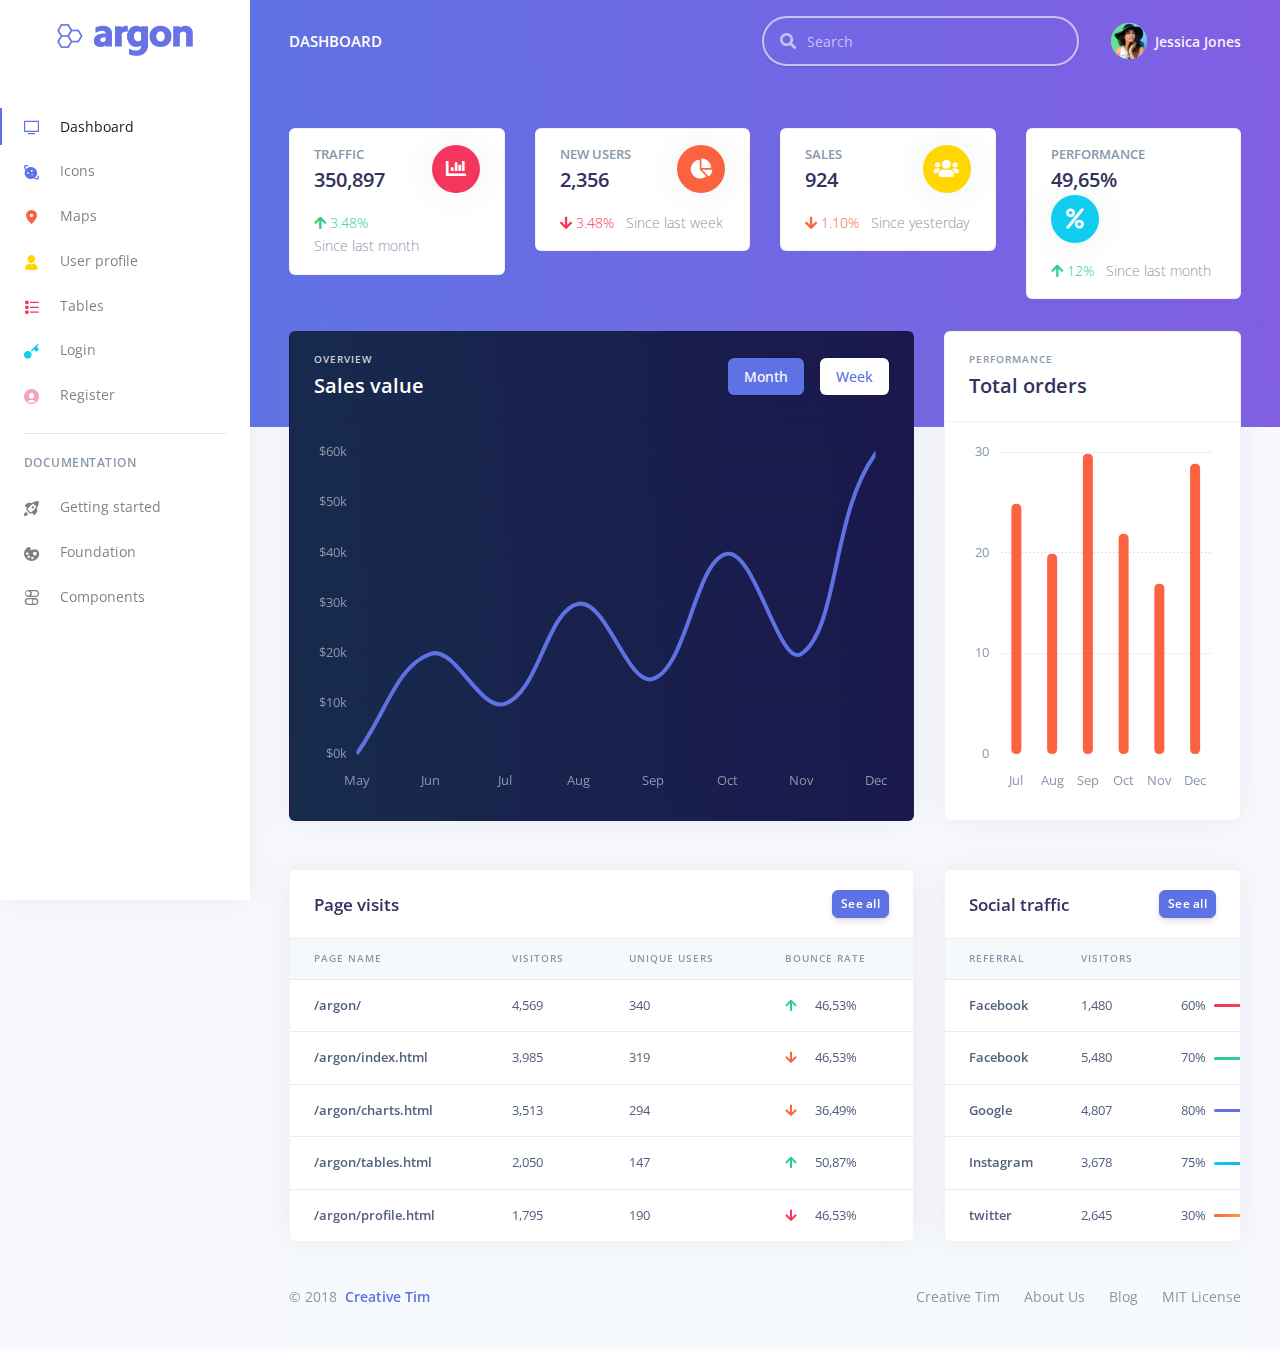
==== index.html @ 132cd06d "first commit" ====
<!--

=========================================================
* Argon Dashboard - v1.1.1
=========================================================

* Product Page: https://www.creative-tim.com/product/argon-dashboard
* Copyright 2019 Creative Tim (https://www.creative-tim.com)
* Licensed under MIT (https://github.com/creativetimofficial/argon-dashboard/blob/master/LICENSE.md)

* Coded by Creative Tim

=========================================================

* The above copyright notice and this permission notice shall be included in all copies or substantial portions of the Software. -->
<!DOCTYPE html>
<html lang="en">

<head>
  <meta charset="utf-8" />
  <meta name="viewport" content="width=device-width, initial-scale=1, shrink-to-fit=no">
  <title>
    Argon Dashboard - Free Dashboard for Bootstrap 4 by Creative Tim
  </title>
  <!-- Favicon -->
  <link href="./assets/img/brand/favicon.png" rel="icon" type="image/png">
  <!-- Fonts -->
  <link href="https://fonts.googleapis.com/css?family=Open+Sans:300,400,600,700" rel="stylesheet">
  <!-- Icons -->
  <link href="./assets/js/plugins/nucleo/css/nucleo.css" rel="stylesheet" />
  <link href="./assets/js/plugins/@fortawesome/fontawesome-free/css/all.min.css" rel="stylesheet" />
  <!-- CSS Files -->
  <link href="./assets/css/argon-dashboard.css?v=1.1.1" rel="stylesheet" />
</head>

<body class="">
  <nav class="navbar navbar-vertical fixed-left navbar-expand-md navbar-light bg-white" id="sidenav-main">
    <div class="container-fluid">
      <!-- Toggler -->
      <button class="navbar-toggler" type="button" data-toggle="collapse" data-target="#sidenav-collapse-main" aria-controls="sidenav-main" aria-expanded="false" aria-label="Toggle navigation">
        <span class="navbar-toggler-icon"></span>
      </button>
      <!-- Brand -->
      <a class="navbar-brand pt-0" href="./index.html">
        <img src="./assets/img/brand/blue.png" class="navbar-brand-img" alt="...">
      </a>
      <!-- User -->
      <ul class="nav align-items-center d-md-none">
        <li class="nav-item dropdown">
          <a class="nav-link nav-link-icon" href="#" role="button" data-toggle="dropdown" aria-haspopup="true" aria-expanded="false">
            <i class="ni ni-bell-55"></i>
          </a>
          <div class="dropdown-menu dropdown-menu-arrow dropdown-menu-right" aria-labelledby="navbar-default_dropdown_1">
            <a class="dropdown-item" href="#">Action</a>
            <a class="dropdown-item" href="#">Another action</a>
            <div class="dropdown-divider"></div>
            <a class="dropdown-item" href="#">Something else here</a>
          </div>
        </li>
        <li class="nav-item dropdown">
          <a class="nav-link" href="#" role="button" data-toggle="dropdown" aria-haspopup="true" aria-expanded="false">
            <div class="media align-items-center">
              <span class="avatar avatar-sm rounded-circle">
                <img alt="Image placeholder" src="./assets/img/theme/team-1-800x800.jpg
">
              </span>
            </div>
          </a>
          <div class="dropdown-menu dropdown-menu-arrow dropdown-menu-right">
            <div class=" dropdown-header noti-title">
              <h6 class="text-overflow m-0">Welcome!</h6>
            </div>
            <a href="./examples/profile.html" class="dropdown-item">
              <i class="ni ni-single-02"></i>
              <span>My profile</span>
            </a>
            <a href="./examples/profile.html" class="dropdown-item">
              <i class="ni ni-settings-gear-65"></i>
              <span>Settings</span>
            </a>
            <a href="./examples/profile.html" class="dropdown-item">
              <i class="ni ni-calendar-grid-58"></i>
              <span>Activity</span>
            </a>
            <a href="./examples/profile.html" class="dropdown-item">
              <i class="ni ni-support-16"></i>
              <span>Support</span>
            </a>
            <div class="dropdown-divider"></div>
            <a href="#!" class="dropdown-item">
              <i class="ni ni-user-run"></i>
              <span>Logout</span>
            </a>
          </div>
        </li>
      </ul>
      <!-- Collapse -->
      <div class="collapse navbar-collapse" id="sidenav-collapse-main">
        <!-- Collapse header -->
        <div class="navbar-collapse-header d-md-none">
          <div class="row">
            <div class="col-6 collapse-brand">
              <a href="./index.html">
                <img src="./assets/img/brand/blue.png">
              </a>
            </div>
            <div class="col-6 collapse-close">
              <button type="button" class="navbar-toggler" data-toggle="collapse" data-target="#sidenav-collapse-main" aria-controls="sidenav-main" aria-expanded="false" aria-label="Toggle sidenav">
                <span></span>
                <span></span>
              </button>
            </div>
          </div>
        </div>
        <!-- Form -->
        <form class="mt-4 mb-3 d-md-none">
          <div class="input-group input-group-rounded input-group-merge">
            <input type="search" class="form-control form-control-rounded form-control-prepended" placeholder="Search" aria-label="Search">
            <div class="input-group-prepend">
              <div class="input-group-text">
                <span class="fa fa-search"></span>
              </div>
            </div>
          </div>
        </form>
        <!-- Navigation -->
        <ul class="navbar-nav">
          <li class="nav-item  active ">
            <a class="nav-link  active " href="./index.html">
              <i class="ni ni-tv-2 text-primary"></i> Dashboard
            </a>
          </li>
          <li class="nav-item">
            <a class="nav-link " href="./examples/icons.html">
              <i class="ni ni-planet text-blue"></i> Icons
            </a>
          </li>
          <li class="nav-item">
            <a class="nav-link " href="./examples/maps.html">
              <i class="ni ni-pin-3 text-orange"></i> Maps
            </a>
          </li>
          <li class="nav-item">
            <a class="nav-link " href="./examples/profile.html">
              <i class="ni ni-single-02 text-yellow"></i> User profile
            </a>
          </li>
          <li class="nav-item">
            <a class="nav-link " href="./examples/tables.html">
              <i class="ni ni-bullet-list-67 text-red"></i> Tables
            </a>
          </li>
          <li class="nav-item">
            <a class="nav-link" href="./examples/login.html">
              <i class="ni ni-key-25 text-info"></i> Login
            </a>
          </li>
          <li class="nav-item">
            <a class="nav-link" href="./examples/register.html">
              <i class="ni ni-circle-08 text-pink"></i> Register
            </a>
          </li>
        </ul>
        <!-- Divider -->
        <hr class="my-3">
        <!-- Heading -->
        <h6 class="navbar-heading text-muted">Documentation</h6>
        <!-- Navigation -->
        <ul class="navbar-nav mb-md-3">
          <li class="nav-item">
            <a class="nav-link" href="https://demos.creative-tim.com/argon-dashboard/docs/getting-started/overview.html">
              <i class="ni ni-spaceship"></i> Getting started
            </a>
          </li>
          <li class="nav-item">
            <a class="nav-link" href="https://demos.creative-tim.com/argon-dashboard/docs/foundation/colors.html">
              <i class="ni ni-palette"></i> Foundation
            </a>
          </li>
          <li class="nav-item">
            <a class="nav-link" href="https://demos.creative-tim.com/argon-dashboard/docs/components/alerts.html">
              <i class="ni ni-ui-04"></i> Components
            </a>
          </li>
        </ul>
      </div>
    </div>
  </nav>
  <div class="main-content">
    <!-- Navbar -->
    <nav class="navbar navbar-top navbar-expand-md navbar-dark" id="navbar-main">
      <div class="container-fluid">
        <!-- Brand -->
        <a class="h4 mb-0 text-white text-uppercase d-none d-lg-inline-block" href="./index.html">Dashboard</a>
        <!-- Form -->
        <form class="navbar-search navbar-search-dark form-inline mr-3 d-none d-md-flex ml-lg-auto">
          <div class="form-group mb-0">
            <div class="input-group input-group-alternative">
              <div class="input-group-prepend">
                <span class="input-group-text"><i class="fas fa-search"></i></span>
              </div>
              <input class="form-control" placeholder="Search" type="text">
            </div>
          </div>
        </form>
        <!-- User -->
        <ul class="navbar-nav align-items-center d-none d-md-flex">
          <li class="nav-item dropdown">
            <a class="nav-link pr-0" href="#" role="button" data-toggle="dropdown" aria-haspopup="true" aria-expanded="false">
              <div class="media align-items-center">
                <span class="avatar avatar-sm rounded-circle">
                  <img alt="Image placeholder" src="./assets/img/theme/team-4-800x800.jpg">
                </span>
                <div class="media-body ml-2 d-none d-lg-block">
                  <span class="mb-0 text-sm  font-weight-bold">Jessica Jones</span>
                </div>
              </div>
            </a>
            <div class="dropdown-menu dropdown-menu-arrow dropdown-menu-right">
              <div class=" dropdown-header noti-title">
                <h6 class="text-overflow m-0">Welcome!</h6>
              </div>
              <a href="./examples/profile.html" class="dropdown-item">
                <i class="ni ni-single-02"></i>
                <span>My profile</span>
              </a>
              <a href="./examples/profile.html" class="dropdown-item">
                <i class="ni ni-settings-gear-65"></i>
                <span>Settings</span>
              </a>
              <a href="./examples/profile.html" class="dropdown-item">
                <i class="ni ni-calendar-grid-58"></i>
                <span>Activity</span>
              </a>
              <a href="./examples/profile.html" class="dropdown-item">
                <i class="ni ni-support-16"></i>
                <span>Support</span>
              </a>
              <div class="dropdown-divider"></div>
              <a href="#!" class="dropdown-item">
                <i class="ni ni-user-run"></i>
                <span>Logout</span>
              </a>
            </div>
          </li>
        </ul>
      </div>
    </nav>
    <!-- End Navbar -->
    <!-- Header -->
    <div class="header bg-gradient-primary pb-8 pt-5 pt-md-8">
      <div class="container-fluid">
        <div class="header-body">
          <!-- Card stats -->
          <div class="row">
            <div class="col-xl-3 col-lg-6">
              <div class="card card-stats mb-4 mb-xl-0">
                <div class="card-body">
                  <div class="row">
                    <div class="col">
                      <h5 class="card-title text-uppercase text-muted mb-0">Traffic</h5>
                      <span class="h2 font-weight-bold mb-0">350,897</span>
                    </div>
                    <div class="col-auto">
                      <div class="icon icon-shape bg-danger text-white rounded-circle shadow">
                        <i class="fas fa-chart-bar"></i>
                      </div>
                    </div>
                  </div>
                  <p class="mt-3 mb-0 text-muted text-sm">
                    <span class="text-success mr-2"><i class="fa fa-arrow-up"></i> 3.48%</span>
                    <span class="text-nowrap">Since last month</span>
                  </p>
                </div>
              </div>
            </div>
            <div class="col-xl-3 col-lg-6">
              <div class="card card-stats mb-4 mb-xl-0">
                <div class="card-body">
                  <div class="row">
                    <div class="col">
                      <h5 class="card-title text-uppercase text-muted mb-0">New users</h5>
                      <span class="h2 font-weight-bold mb-0">2,356</span>
                    </div>
                    <div class="col-auto">
                      <div class="icon icon-shape bg-warning text-white rounded-circle shadow">
                        <i class="fas fa-chart-pie"></i>
                      </div>
                    </div>
                  </div>
                  <p class="mt-3 mb-0 text-muted text-sm">
                    <span class="text-danger mr-2"><i class="fas fa-arrow-down"></i> 3.48%</span>
                    <span class="text-nowrap">Since last week</span>
                  </p>
                </div>
              </div>
            </div>
            <div class="col-xl-3 col-lg-6">
              <div class="card card-stats mb-4 mb-xl-0">
                <div class="card-body">
                  <div class="row">
                    <div class="col">
                      <h5 class="card-title text-uppercase text-muted mb-0">Sales</h5>
                      <span class="h2 font-weight-bold mb-0">924</span>
                    </div>
                    <div class="col-auto">
                      <div class="icon icon-shape bg-yellow text-white rounded-circle shadow">
                        <i class="fas fa-users"></i>
                      </div>
                    </div>
                  </div>
                  <p class="mt-3 mb-0 text-muted text-sm">
                    <span class="text-warning mr-2"><i class="fas fa-arrow-down"></i> 1.10%</span>
                    <span class="text-nowrap">Since yesterday</span>
                  </p>
                </div>
              </div>
            </div>
            <div class="col-xl-3 col-lg-6">
              <div class="card card-stats mb-4 mb-xl-0">
                <div class="card-body">
                  <div class="row">
                    <div class="col">
                      <h5 class="card-title text-uppercase text-muted mb-0">Performance</h5>
                      <span class="h2 font-weight-bold mb-0">49,65%</span>
                    </div>
                    <div class="col-auto">
                      <div class="icon icon-shape bg-info text-white rounded-circle shadow">
                        <i class="fas fa-percent"></i>
                      </div>
                    </div>
                  </div>
                  <p class="mt-3 mb-0 text-muted text-sm">
                    <span class="text-success mr-2"><i class="fas fa-arrow-up"></i> 12%</span>
                    <span class="text-nowrap">Since last month</span>
                  </p>
                </div>
              </div>
            </div>
          </div>
        </div>
      </div>
    </div>
    <div class="container-fluid mt--7">
      <div class="row">
        <div class="col-xl-8 mb-5 mb-xl-0">
          <div class="card bg-gradient-default shadow">
            <div class="card-header bg-transparent">
              <div class="row align-items-center">
                <div class="col">
                  <h6 class="text-uppercase text-light ls-1 mb-1">Overview</h6>
                  <h2 class="text-white mb-0">Sales value</h2>
                </div>
                <div class="col">
                  <ul class="nav nav-pills justify-content-end">
                    <li class="nav-item mr-2 mr-md-0" data-toggle="chart" data-target="#chart-sales" data-update='{"data":{"datasets":[{"data":[0, 20, 10, 30, 15, 40, 20, 60, 60]}]}}' data-prefix="$" data-suffix="k">
                      <a href="#" class="nav-link py-2 px-3 active" data-toggle="tab">
                        <span class="d-none d-md-block">Month</span>
                        <span class="d-md-none">M</span>
                      </a>
                    </li>
                    <li class="nav-item" data-toggle="chart" data-target="#chart-sales" data-update='{"data":{"datasets":[{"data":[0, 20, 5, 25, 10, 30, 15, 40, 40]}]}}' data-prefix="$" data-suffix="k">
                      <a href="#" class="nav-link py-2 px-3" data-toggle="tab">
                        <span class="d-none d-md-block">Week</span>
                        <span class="d-md-none">W</span>
                      </a>
                    </li>
                  </ul>
                </div>
              </div>
            </div>
            <div class="card-body">
              <!-- Chart -->
              <div class="chart">
                <!-- Chart wrapper -->
                <canvas id="chart-sales" class="chart-canvas"></canvas>
              </div>
            </div>
          </div>
        </div>
        <div class="col-xl-4">
          <div class="card shadow">
            <div class="card-header bg-transparent">
              <div class="row align-items-center">
                <div class="col">
                  <h6 class="text-uppercase text-muted ls-1 mb-1">Performance</h6>
                  <h2 class="mb-0">Total orders</h2>
                </div>
              </div>
            </div>
            <div class="card-body">
              <!-- Chart -->
              <div class="chart">
                <canvas id="chart-orders" class="chart-canvas"></canvas>
              </div>
            </div>
          </div>
        </div>
      </div>
      <div class="row mt-5">
        <div class="col-xl-8 mb-5 mb-xl-0">
          <div class="card shadow">
            <div class="card-header border-0">
              <div class="row align-items-center">
                <div class="col">
                  <h3 class="mb-0">Page visits</h3>
                </div>
                <div class="col text-right">
                  <a href="#!" class="btn btn-sm btn-primary">See all</a>
                </div>
              </div>
            </div>
            <div class="table-responsive">
              <!-- Projects table -->
              <table class="table align-items-center table-flush">
                <thead class="thead-light">
                  <tr>
                    <th scope="col">Page name</th>
                    <th scope="col">Visitors</th>
                    <th scope="col">Unique users</th>
                    <th scope="col">Bounce rate</th>
                  </tr>
                </thead>
                <tbody>
                  <tr>
                    <th scope="row">
                      /argon/
                    </th>
                    <td>
                      4,569
                    </td>
                    <td>
                      340
                    </td>
                    <td>
                      <i class="fas fa-arrow-up text-success mr-3"></i> 46,53%
                    </td>
                  </tr>
                  <tr>
                    <th scope="row">
                      /argon/index.html
                    </th>
                    <td>
                      3,985
                    </td>
                    <td>
                      319
                    </td>
                    <td>
                      <i class="fas fa-arrow-down text-warning mr-3"></i> 46,53%
                    </td>
                  </tr>
                  <tr>
                    <th scope="row">
                      /argon/charts.html
                    </th>
                    <td>
                      3,513
                    </td>
                    <td>
                      294
                    </td>
                    <td>
                      <i class="fas fa-arrow-down text-warning mr-3"></i> 36,49%
                    </td>
                  </tr>
                  <tr>
                    <th scope="row">
                      /argon/tables.html
                    </th>
                    <td>
                      2,050
                    </td>
                    <td>
                      147
                    </td>
                    <td>
                      <i class="fas fa-arrow-up text-success mr-3"></i> 50,87%
                    </td>
                  </tr>
                  <tr>
                    <th scope="row">
                      /argon/profile.html
                    </th>
                    <td>
                      1,795
                    </td>
                    <td>
                      190
                    </td>
                    <td>
                      <i class="fas fa-arrow-down text-danger mr-3"></i> 46,53%
                    </td>
                  </tr>
                </tbody>
              </table>
            </div>
          </div>
        </div>
        <div class="col-xl-4">
          <div class="card shadow">
            <div class="card-header border-0">
              <div class="row align-items-center">
                <div class="col">
                  <h3 class="mb-0">Social traffic</h3>
                </div>
                <div class="col text-right">
                  <a href="#!" class="btn btn-sm btn-primary">See all</a>
                </div>
              </div>
            </div>
            <div class="table-responsive">
              <!-- Projects table -->
              <table class="table align-items-center table-flush">
                <thead class="thead-light">
                  <tr>
                    <th scope="col">Referral</th>
                    <th scope="col">Visitors</th>
                    <th scope="col"></th>
                  </tr>
                </thead>
                <tbody>
                  <tr>
                    <th scope="row">
                      Facebook
                    </th>
                    <td>
                      1,480
                    </td>
                    <td>
                      <div class="d-flex align-items-center">
                        <span class="mr-2">60%</span>
                        <div>
                          <div class="progress">
                            <div class="progress-bar bg-gradient-danger" role="progressbar" aria-valuenow="60" aria-valuemin="0" aria-valuemax="100" style="width: 60%;"></div>
                          </div>
                        </div>
                      </div>
                    </td>
                  </tr>
                  <tr>
                    <th scope="row">
                      Facebook
                    </th>
                    <td>
                      5,480
                    </td>
                    <td>
                      <div class="d-flex align-items-center">
                        <span class="mr-2">70%</span>
                        <div>
                          <div class="progress">
                            <div class="progress-bar bg-gradient-success" role="progressbar" aria-valuenow="70" aria-valuemin="0" aria-valuemax="100" style="width: 70%;"></div>
                          </div>
                        </div>
                      </div>
                    </td>
                  </tr>
                  <tr>
                    <th scope="row">
                      Google
                    </th>
                    <td>
                      4,807
                    </td>
                    <td>
                      <div class="d-flex align-items-center">
                        <span class="mr-2">80%</span>
                        <div>
                          <div class="progress">
                            <div class="progress-bar bg-gradient-primary" role="progressbar" aria-valuenow="80" aria-valuemin="0" aria-valuemax="100" style="width: 80%;"></div>
                          </div>
                        </div>
                      </div>
                    </td>
                  </tr>
                  <tr>
                    <th scope="row">
                      Instagram
                    </th>
                    <td>
                      3,678
                    </td>
                    <td>
                      <div class="d-flex align-items-center">
                        <span class="mr-2">75%</span>
                        <div>
                          <div class="progress">
                            <div class="progress-bar bg-gradient-info" role="progressbar" aria-valuenow="75" aria-valuemin="0" aria-valuemax="100" style="width: 75%;"></div>
                          </div>
                        </div>
                      </div>
                    </td>
                  </tr>
                  <tr>
                    <th scope="row">
                      twitter
                    </th>
                    <td>
                      2,645
                    </td>
                    <td>
                      <div class="d-flex align-items-center">
                        <span class="mr-2">30%</span>
                        <div>
                          <div class="progress">
                            <div class="progress-bar bg-gradient-warning" role="progressbar" aria-valuenow="30" aria-valuemin="0" aria-valuemax="100" style="width: 30%;"></div>
                          </div>
                        </div>
                      </div>
                    </td>
                  </tr>
                </tbody>
              </table>
            </div>
          </div>
        </div>
      </div>
      <!-- Footer -->
      <footer class="footer">
        <div class="row align-items-center justify-content-xl-between">
          <div class="col-xl-6">
            <div class="copyright text-center text-xl-left text-muted">
              &copy; 2018 <a href="https://www.creative-tim.com" class="font-weight-bold ml-1" target="_blank">Creative Tim</a>
            </div>
          </div>
          <div class="col-xl-6">
            <ul class="nav nav-footer justify-content-center justify-content-xl-end">
              <li class="nav-item">
                <a href="https://www.creative-tim.com" class="nav-link" target="_blank">Creative Tim</a>
              </li>
              <li class="nav-item">
                <a href="https://www.creative-tim.com/presentation" class="nav-link" target="_blank">About Us</a>
              </li>
              <li class="nav-item">
                <a href="http://blog.creative-tim.com" class="nav-link" target="_blank">Blog</a>
              </li>
              <li class="nav-item">
                <a href="https://github.com/creativetimofficial/argon-dashboard/blob/master/LICENSE.md" class="nav-link" target="_blank">MIT License</a>
              </li>
            </ul>
          </div>
        </div>
      </footer>
    </div>
  </div>
  <!--   Core   -->
  <script src="./assets/js/plugins/jquery/dist/jquery.min.js"></script>
  <script src="./assets/js/plugins/bootstrap/dist/js/bootstrap.bundle.min.js"></script>
  <!--   Optional JS   -->
  <script src="./assets/js/plugins/chart.js/dist/Chart.min.js"></script>
  <script src="./assets/js/plugins/chart.js/dist/Chart.extension.js"></script>
  <!--   Argon JS   -->
  <script src="./assets/js/argon-dashboard.min.js?v=1.1.1"></script>
  <script src="https://cdn.trackjs.com/agent/v3/latest/t.js"></script>
  <script>
    window.TrackJS &&
      TrackJS.install({
        token: "ee6fab19c5a04ac1a32a645abde4613a",
        application: "argon-dashboard-free"
      });
  </script>
</body>

</html>
---- assets/js/plugins/nucleo/css/nucleo.css ----
/*--------------------------------

hermes-dashboard-icons Web Font - built using nucleoapp.com
License - nucleoapp.com/license/

-------------------------------- */
@font-face {
  font-family: 'NucleoIcons';
  src: url('../fonts/nucleo-icons.eot');
  src: url('../fonts/nucleo-icons.eot') format('embedded-opentype'), url('../fonts/nucleo-icons.woff2') format('woff2'), url('../fonts/nucleo-icons.woff') format('woff'), url('../fonts/nucleo-icons.ttf') format('truetype'), url('../fonts/nucleo-icons.svg') format('svg');
  font-weight: normal;
  font-style: normal;
}

/*------------------------
    base class definition
-------------------------*/
.ni {
  display: inline-block;
  font: normal normal normal 14px/1 NucleoIcons;
  font-size: inherit;
  text-rendering: auto;
  -webkit-font-smoothing: antialiased;
  -moz-osx-font-smoothing: grayscale;
}

/*------------------------
  change icon size
-------------------------*/
.ni-lg {
  font-size: 1.33333333em;
  line-height: 0.75em;
  vertical-align: -15%;
}

.ni-2x {
  font-size: 2em;
}

.ni-3x {
  font-size: 3em;
}

.ni-4x {
  font-size: 4em;
}

.ni-5x {
  font-size: 5em;
}

/*----------------------------------
  add a square/circle background
-----------------------------------*/
.ni.square,
.ni.circle {
  padding: 0.33333333em;
  vertical-align: -16%;
  background-color: #eee;
}

.ni.circle {
  border-radius: 50%;
}

/*------------------------
  list icons
-------------------------*/
.ni-ul {
  padding-left: 0;
  margin-left: 2.14285714em;
  list-style-type: none;
}

.ni-ul>li {
  position: relative;
}

.ni-ul>li>.ni {
  position: absolute;
  left: -1.57142857em;
  top: 0.14285714em;
  text-align: center;
}

.ni-ul>li>.ni.lg {
  top: 0;
  left: -1.35714286em;
}

.ni-ul>li>.ni.circle,
.ni-ul>li>.ni.square {
  top: -0.19047619em;
  left: -1.9047619em;
}

/*------------------------
  spinning icons
-------------------------*/
.ni.spin {
  -webkit-animation: nc-spin 2s infinite linear;
  -moz-animation: nc-spin 2s infinite linear;
  animation: nc-spin 2s infinite linear;
}

@-webkit-keyframes nc-spin {
  0% {
    -webkit-transform: rotate(0deg);
  }

  100% {
    -webkit-transform: rotate(360deg);
  }
}

@-moz-keyframes nc-spin {
  0% {
    -moz-transform: rotate(0deg);
  }

  100% {
    -moz-transform: rotate(360deg);
  }
}

@keyframes nc-spin {
  0% {
    -webkit-transform: rotate(0deg);
    -moz-transform: rotate(0deg);
    -ms-transform: rotate(0deg);
    -o-transform: rotate(0deg);
    transform: rotate(0deg);
  }

  100% {
    -webkit-transform: rotate(360deg);
    -moz-transform: rotate(360deg);
    -ms-transform: rotate(360deg);
    -o-transform: rotate(360deg);
    transform: rotate(360deg);
  }
}

/*------------------------
  rotated/flipped icons
-------------------------*/
.ni.rotate-90 {
  filter: progid:DXImageTransform.Microsoft.BasicImage(rotation=1);
  -webkit-transform: rotate(90deg);
  -moz-transform: rotate(90deg);
  -ms-transform: rotate(90deg);
  -o-transform: rotate(90deg);
  transform: rotate(90deg);
}

.ni.rotate-180 {
  filter: progid:DXImageTransform.Microsoft.BasicImage(rotation=2);
  -webkit-transform: rotate(180deg);
  -moz-transform: rotate(180deg);
  -ms-transform: rotate(180deg);
  -o-transform: rotate(180deg);
  transform: rotate(180deg);
}

.ni.rotate-270 {
  filter: progid:DXImageTransform.Microsoft.BasicImage(rotation=3);
  -webkit-transform: rotate(270deg);
  -moz-transform: rotate(270deg);
  -ms-transform: rotate(270deg);
  -o-transform: rotate(270deg);
  transform: rotate(270deg);
}

.ni.flip-y {
  filter: progid:DXImageTransform.Microsoft.BasicImage(rotation=0);
  -webkit-transform: scale(-1, 1);
  -moz-transform: scale(-1, 1);
  -ms-transform: scale(-1, 1);
  -o-transform: scale(-1, 1);
  transform: scale(-1, 1);
}

.ni.flip-x {
  filter: progid:DXImageTransform.Microsoft.BasicImage(rotation=2);
  -webkit-transform: scale(1, -1);
  -moz-transform: scale(1, -1);
  -ms-transform: scale(1, -1);
  -o-transform: scale(1, -1);
  transform: scale(1, -1);
}

/*------------------------
    font icons
-------------------------*/

.ni-active-40::before {
  content: "\ea02";
}

.ni-air-baloon::before {
  content: "\ea03";
}

.ni-album-2::before {
  content: "\ea04";
}

.ni-align-center::before {
  content: "\ea05";
}

.ni-align-left-2::before {
  content: "\ea06";
}

.ni-ambulance::before {
  content: "\ea07";
}

.ni-app::before {
  content: "\ea08";
}

.ni-archive-2::before {
  content: "\ea09";
}

.ni-atom::before {
  content: "\ea0a";
}

.ni-badge::before {
  content: "\ea0b";
}

.ni-bag-17::before {
  content: "\ea0c";
}

.ni-basket::before {
  content: "\ea0d";
}

.ni-bell-55::before {
  content: "\ea0e";
}

.ni-bold-down::before {
  content: "\ea0f";
}

.ni-bold-left::before {
  content: "\ea10";
}

.ni-bold-right::before {
  content: "\ea11";
}

.ni-bold-up::before {
  content: "\ea12";
}

.ni-bold::before {
  content: "\ea13";
}

.ni-book-bookmark::before {
  content: "\ea14";
}

.ni-books::before {
  content: "\ea15";
}

.ni-box-2::before {
  content: "\ea16";
}

.ni-briefcase-24::before {
  content: "\ea17";
}

.ni-building::before {
  content: "\ea18";
}

.ni-bulb-61::before {
  content: "\ea19";
}

.ni-bullet-list-67::before {
  content: "\ea1a";
}

.ni-bus-front-12::before {
  content: "\ea1b";
}

.ni-button-pause::before {
  content: "\ea1c";
}

.ni-button-play::before {
  content: "\ea1d";
}

.ni-button-power::before {
  content: "\ea1e";
}

.ni-calendar-grid-58::before {
  content: "\ea1f";
}

.ni-camera-compact::before {
  content: "\ea20";
}

.ni-caps-small::before {
  content: "\ea21";
}

.ni-cart::before {
  content: "\ea22";
}

.ni-chart-bar-32::before {
  content: "\ea23";
}

.ni-chart-pie-35::before {
  content: "\ea24";
}

.ni-chat-round::before {
  content: "\ea25";
}

.ni-check-bold::before {
  content: "\ea26";
}

.ni-circle-08::before {
  content: "\ea27";
}

.ni-cloud-download-95::before {
  content: "\ea28";
}

.ni-cloud-upload-96::before {
  content: "\ea29";
}

.ni-compass-04::before {
  content: "\ea2a";
}

.ni-controller::before {
  content: "\ea2b";
}

.ni-credit-card::before {
  content: "\ea2c";
}

.ni-curved-next::before {
  content: "\ea2d";
}

.ni-delivery-fast::before {
  content: "\ea2e";
}

.ni-diamond::before {
  content: "\ea2f";
}

.ni-email-83::before {
  content: "\ea30";
}

.ni-fat-add::before {
  content: "\ea31";
}

.ni-fat-delete::before {
  content: "\ea32";
}

.ni-fat-remove::before {
  content: "\ea33";
}

.ni-favourite-28::before {
  content: "\ea34";
}

.ni-folder-17::before {
  content: "\ea35";
}

.ni-glasses-2::before {
  content: "\ea36";
}

.ni-hat-3::before {
  content: "\ea37";
}

.ni-headphones::before {
  content: "\ea38";
}

.ni-html5::before {
  content: "\ea39";
}

.ni-istanbul::before {
  content: "\ea3a";
}

.ni-key-25::before {
  content: "\ea3b";
}

.ni-laptop::before {
  content: "\ea3c";
}

.ni-like-2::before {
  content: "\ea3d";
}

.ni-lock-circle-open::before {
  content: "\ea3e";
}

.ni-map-big::before {
  content: "\ea3f";
}

.ni-mobile-button::before {
  content: "\ea40";
}

.ni-money-coins::before {
  content: "\ea41";
}

.ni-note-03::before {
  content: "\ea42";
}

.ni-notification-70::before {
  content: "\ea43";
}

.ni-palette::before {
  content: "\ea44";
}

.ni-paper-diploma::before {
  content: "\ea45";
}

.ni-pin-3::before {
  content: "\ea46";
}

.ni-planet::before {
  content: "\ea47";
}

.ni-ruler-pencil::before {
  content: "\ea48";
}

.ni-satisfied::before {
  content: "\ea49";
}

.ni-scissors::before {
  content: "\ea4a";
}

.ni-send::before {
  content: "\ea4b";
}

.ni-settings-gear-65::before {
  content: "\ea4c";
}

.ni-settings::before {
  content: "\ea4d";
}

.ni-single-02::before {
  content: "\ea4e";
}

.ni-single-copy-04::before {
  content: "\ea4f";
}

.ni-sound-wave::before {
  content: "\ea50";
}

.ni-spaceship::before {
  content: "\ea51";
}

.ni-square-pin::before {
  content: "\ea52";
}

.ni-support-16::before {
  content: "\ea53";
}

.ni-tablet-button::before {
  content: "\ea54";
}

.ni-tag::before {
  content: "\ea55";
}

.ni-tie-bow::before {
  content: "\ea56";
}

.ni-time-alarm::before {
  content: "\ea57";
}

.ni-trophy::before {
  content: "\ea58";
}

.ni-tv-2::before {
  content: "\ea59";
}

.ni-umbrella-13::before {
  content: "\ea5a";
}

.ni-user-run::before {
  content: "\ea5b";
}

.ni-vector::before {
  content: "\ea5c";
}

.ni-watch-time::before {
  content: "\ea5d";
}

.ni-world::before {
  content: "\ea5e";
}

.ni-zoom-split-in::before {
  content: "\ea5f";
}

.ni-collection::before {
  content: "\ea60";
}

.ni-image::before {
  content: "\ea61";
}

.ni-shop::before {
  content: "\ea62";
}

.ni-ungroup::before {
  content: "\ea63";
}

.ni-world-2::before {
  content: "\ea64";
}

.ni-ui-04::before {
  content: "\ea65";
}


/* all icon font classes list here */
---- assets/js/plugins/@fortawesome/fontawesome-free/css/all.min.css ----
/*!
 * Font Awesome Free 5.3.1 by @fontawesome - https://fontawesome.com
 * License - https://fontawesome.com/license/free (Icons: CC BY 4.0, Fonts: SIL OFL 1.1, Code: MIT License)
 */
.fa,.fab,.fal,.far,.fas{-moz-osx-font-smoothing:grayscale;-webkit-font-smoothing:antialiased;display:inline-block;font-style:normal;font-variant:normal;text-rendering:auto;line-height:1}.fa-lg{font-size:1.33333em;line-height:.75em;vertical-align:-.0667em}.fa-xs{font-size:.75em}.fa-sm{font-size:.875em}.fa-1x{font-size:1em}.fa-2x{font-size:2em}.fa-3x{font-size:3em}.fa-4x{font-size:4em}.fa-5x{font-size:5em}.fa-6x{font-size:6em}.fa-7x{font-size:7em}.fa-8x{font-size:8em}.fa-9x{font-size:9em}.fa-10x{font-size:10em}.fa-fw{text-align:center;width:1.25em}.fa-ul{list-style-type:none;margin-left:2.5em;padding-left:0}.fa-ul>li{position:relative}.fa-li{left:-2em;position:absolute;text-align:center;width:2em;line-height:inherit}.fa-border{border:.08em solid #eee;border-radius:.1em;padding:.2em .25em .15em}.fa-pull-left{float:left}.fa-pull-right{float:right}.fa.fa-pull-left,.fab.fa-pull-left,.fal.fa-pull-left,.far.fa-pull-left,.fas.fa-pull-left{margin-right:.3em}.fa.fa-pull-right,.fab.fa-pull-right,.fal.fa-pull-right,.far.fa-pull-right,.fas.fa-pull-right{margin-left:.3em}.fa-spin{animation:fa-spin 2s infinite linear}.fa-pulse{animation:fa-spin 1s infinite steps(8)}@keyframes fa-spin{0%{transform:rotate(0deg)}to{transform:rotate(1turn)}}.fa-rotate-90{-ms-filter:"progid:DXImageTransform.Microsoft.BasicImage(rotation=1)";transform:rotate(90deg)}.fa-rotate-180{-ms-filter:"progid:DXImageTransform.Microsoft.BasicImage(rotation=2)";transform:rotate(180deg)}.fa-rotate-270{-ms-filter:"progid:DXImageTransform.Microsoft.BasicImage(rotation=3)";transform:rotate(270deg)}.fa-flip-horizontal{-ms-filter:"progid:DXImageTransform.Microsoft.BasicImage(rotation=0, mirror=1)";transform:scaleX(-1)}.fa-flip-vertical{transform:scaleY(-1)}.fa-flip-horizontal.fa-flip-vertical,.fa-flip-vertical{-ms-filter:"progid:DXImageTransform.Microsoft.BasicImage(rotation=2, mirror=1)"}.fa-flip-horizontal.fa-flip-vertical{transform:scale(-1)}:root .fa-flip-horizontal,:root .fa-flip-vertical,:root .fa-rotate-90,:root .fa-rotate-180,:root .fa-rotate-270{-webkit-filter:none;filter:none}.fa-stack{display:inline-block;height:2em;line-height:2em;position:relative;vertical-align:middle;width:2em}.fa-stack-1x,.fa-stack-2x{left:0;position:absolute;text-align:center;width:100%}.fa-stack-1x{line-height:inherit}.fa-stack-2x{font-size:2em}.fa-inverse{color:#fff}.fa-500px:before{content:"\f26e"}.fa-accessible-icon:before{content:"\f368"}.fa-accusoft:before{content:"\f369"}.fa-ad:before{content:"\f641"}.fa-address-book:before{content:"\f2b9"}.fa-address-card:before{content:"\f2bb"}.fa-adjust:before{content:"\f042"}.fa-adn:before{content:"\f170"}.fa-adversal:before{content:"\f36a"}.fa-affiliatetheme:before{content:"\f36b"}.fa-air-freshener:before{content:"\f5d0"}.fa-algolia:before{content:"\f36c"}.fa-align-center:before{content:"\f037"}.fa-align-justify:before{content:"\f039"}.fa-align-left:before{content:"\f036"}.fa-align-right:before{content:"\f038"}.fa-alipay:before{content:"\f642"}.fa-allergies:before{content:"\f461"}.fa-amazon:before{content:"\f270"}.fa-amazon-pay:before{content:"\f42c"}.fa-ambulance:before{content:"\f0f9"}.fa-american-sign-language-interpreting:before{content:"\f2a3"}.fa-amilia:before{content:"\f36d"}.fa-anchor:before{content:"\f13d"}.fa-android:before{content:"\f17b"}.fa-angellist:before{content:"\f209"}.fa-angle-double-down:before{content:"\f103"}.fa-angle-double-left:before{content:"\f100"}.fa-angle-double-right:before{content:"\f101"}.fa-angle-double-up:before{content:"\f102"}.fa-angle-down:before{content:"\f107"}.fa-angle-left:before{content:"\f104"}.fa-angle-right:before{content:"\f105"}.fa-angle-up:before{content:"\f106"}.fa-angry:before{content:"\f556"}.fa-angrycreative:before{content:"\f36e"}.fa-angular:before{content:"\f420"}.fa-ankh:before{content:"\f644"}.fa-app-store:before{content:"\f36f"}.fa-app-store-ios:before{content:"\f370"}.fa-apper:before{content:"\f371"}.fa-apple:before{content:"\f179"}.fa-apple-alt:before{content:"\f5d1"}.fa-apple-pay:before{content:"\f415"}.fa-archive:before{content:"\f187"}.fa-archway:before{content:"\f557"}.fa-arrow-alt-circle-down:before{content:"\f358"}.fa-arrow-alt-circle-left:before{content:"\f359"}.fa-arrow-alt-circle-right:before{content:"\f35a"}.fa-arrow-alt-circle-up:before{content:"\f35b"}.fa-arrow-circle-down:before{content:"\f0ab"}.fa-arrow-circle-left:before{content:"\f0a8"}.fa-arrow-circle-right:before{content:"\f0a9"}.fa-arrow-circle-up:before{content:"\f0aa"}.fa-arrow-down:before{content:"\f063"}.fa-arrow-left:before{content:"\f060"}.fa-arrow-right:before{content:"\f061"}.fa-arrow-up:before{content:"\f062"}.fa-arrows-alt:before{content:"\f0b2"}.fa-arrows-alt-h:before{content:"\f337"}.fa-arrows-alt-v:before{content:"\f338"}.fa-assistive-listening-systems:before{content:"\f2a2"}.fa-asterisk:before{content:"\f069"}.fa-asymmetrik:before{content:"\f372"}.fa-at:before{content:"\f1fa"}.fa-atlas:before{content:"\f558"}.fa-atom:before{content:"\f5d2"}.fa-audible:before{content:"\f373"}.fa-audio-description:before{content:"\f29e"}.fa-autoprefixer:before{content:"\f41c"}.fa-avianex:before{content:"\f374"}.fa-aviato:before{content:"\f421"}.fa-award:before{content:"\f559"}.fa-aws:before{content:"\f375"}.fa-backspace:before{content:"\f55a"}.fa-backward:before{content:"\f04a"}.fa-balance-scale:before{content:"\f24e"}.fa-ban:before{content:"\f05e"}.fa-band-aid:before{content:"\f462"}.fa-bandcamp:before{content:"\f2d5"}.fa-barcode:before{content:"\f02a"}.fa-bars:before{content:"\f0c9"}.fa-baseball-ball:before{content:"\f433"}.fa-basketball-ball:before{content:"\f434"}.fa-bath:before{content:"\f2cd"}.fa-battery-empty:before{content:"\f244"}.fa-battery-full:before{content:"\f240"}.fa-battery-half:before{content:"\f242"}.fa-battery-quarter:before{content:"\f243"}.fa-battery-three-quarters:before{content:"\f241"}.fa-bed:before{content:"\f236"}.fa-beer:before{content:"\f0fc"}.fa-behance:before{content:"\f1b4"}.fa-behance-square:before{content:"\f1b5"}.fa-bell:before{content:"\f0f3"}.fa-bell-slash:before{content:"\f1f6"}.fa-bezier-curve:before{content:"\f55b"}.fa-bible:before{content:"\f647"}.fa-bicycle:before{content:"\f206"}.fa-bimobject:before{content:"\f378"}.fa-binoculars:before{content:"\f1e5"}.fa-birthday-cake:before{content:"\f1fd"}.fa-bitbucket:before{content:"\f171"}.fa-bitcoin:before{content:"\f379"}.fa-bity:before{content:"\f37a"}.fa-black-tie:before{content:"\f27e"}.fa-blackberry:before{content:"\f37b"}.fa-blender:before{content:"\f517"}.fa-blind:before{content:"\f29d"}.fa-blogger:before{content:"\f37c"}.fa-blogger-b:before{content:"\f37d"}.fa-bluetooth:before{content:"\f293"}.fa-bluetooth-b:before{content:"\f294"}.fa-bold:before{content:"\f032"}.fa-bolt:before{content:"\f0e7"}.fa-bomb:before{content:"\f1e2"}.fa-bone:before{content:"\f5d7"}.fa-bong:before{content:"\f55c"}.fa-book:before{content:"\f02d"}.fa-book-open:before{content:"\f518"}.fa-book-reader:before{content:"\f5da"}.fa-bookmark:before{content:"\f02e"}.fa-bowling-ball:before{content:"\f436"}.fa-box:before{content:"\f466"}.fa-box-open:before{content:"\f49e"}.fa-boxes:before{content:"\f468"}.fa-braille:before{content:"\f2a1"}.fa-brain:before{content:"\f5dc"}.fa-briefcase:before{content:"\f0b1"}.fa-briefcase-medical:before{content:"\f469"}.fa-broadcast-tower:before{content:"\f519"}.fa-broom:before{content:"\f51a"}.fa-brush:before{content:"\f55d"}.fa-btc:before{content:"\f15a"}.fa-bug:before{content:"\f188"}.fa-building:before{content:"\f1ad"}.fa-bullhorn:before{content:"\f0a1"}.fa-bullseye:before{content:"\f140"}.fa-burn:before{content:"\f46a"}.fa-buromobelexperte:before{content:"\f37f"}.fa-bus:before{content:"\f207"}.fa-bus-alt:before{content:"\f55e"}.fa-business-time:before{content:"\f64a"}.fa-buysellads:before{content:"\f20d"}.fa-calculator:before{content:"\f1ec"}.fa-calendar:before{content:"\f133"}.fa-calendar-alt:before{content:"\f073"}.fa-calendar-check:before{content:"\f274"}.fa-calendar-minus:before{content:"\f272"}.fa-calendar-plus:before{content:"\f271"}.fa-calendar-times:before{content:"\f273"}.fa-camera:before{content:"\f030"}.fa-camera-retro:before{content:"\f083"}.fa-cannabis:before{content:"\f55f"}.fa-capsules:before{content:"\f46b"}.fa-car:before{content:"\f1b9"}.fa-car-alt:before{content:"\f5de"}.fa-car-battery:before{content:"\f5df"}.fa-car-crash:before{content:"\f5e1"}.fa-car-side:before{content:"\f5e4"}.fa-caret-down:before{content:"\f0d7"}.fa-caret-left:before{content:"\f0d9"}.fa-caret-right:before{content:"\f0da"}.fa-caret-square-down:before{content:"\f150"}.fa-caret-square-left:before{content:"\f191"}.fa-caret-square-right:before{content:"\f152"}.fa-caret-square-up:before{content:"\f151"}.fa-caret-up:before{content:"\f0d8"}.fa-cart-arrow-down:before{content:"\f218"}.fa-cart-plus:before{content:"\f217"}.fa-cc-amazon-pay:before{content:"\f42d"}.fa-cc-amex:before{content:"\f1f3"}.fa-cc-apple-pay:before{content:"\f416"}.fa-cc-diners-club:before{content:"\f24c"}.fa-cc-discover:before{content:"\f1f2"}.fa-cc-jcb:before{content:"\f24b"}.fa-cc-mastercard:before{content:"\f1f1"}.fa-cc-paypal:before{content:"\f1f4"}.fa-cc-stripe:before{content:"\f1f5"}.fa-cc-visa:before{content:"\f1f0"}.fa-centercode:before{content:"\f380"}.fa-certificate:before{content:"\f0a3"}.fa-chalkboard:before{content:"\f51b"}.fa-chalkboard-teacher:before{content:"\f51c"}.fa-charging-station:before{content:"\f5e7"}.fa-chart-area:before{content:"\f1fe"}.fa-chart-bar:before{content:"\f080"}.fa-chart-line:before{content:"\f201"}.fa-chart-pie:before{content:"\f200"}.fa-check:before{content:"\f00c"}.fa-check-circle:before{content:"\f058"}.fa-check-double:before{content:"\f560"}.fa-check-square:before{content:"\f14a"}.fa-chess:before{content:"\f439"}.fa-chess-bishop:before{content:"\f43a"}.fa-chess-board:before{content:"\f43c"}.fa-chess-king:before{content:"\f43f"}.fa-chess-knight:before{content:"\f441"}.fa-chess-pawn:before{content:"\f443"}.fa-chess-queen:before{content:"\f445"}.fa-chess-rook:before{content:"\f447"}.fa-chevron-circle-down:before{content:"\f13a"}.fa-chevron-circle-left:before{content:"\f137"}.fa-chevron-circle-right:before{content:"\f138"}.fa-chevron-circle-up:before{content:"\f139"}.fa-chevron-down:before{content:"\f078"}.fa-chevron-left:before{content:"\f053"}.fa-chevron-right:before{content:"\f054"}.fa-chevron-up:before{content:"\f077"}.fa-child:before{content:"\f1ae"}.fa-chrome:before{content:"\f268"}.fa-church:before{content:"\f51d"}.fa-circle:before{content:"\f111"}.fa-circle-notch:before{content:"\f1ce"}.fa-city:before{content:"\f64f"}.fa-clipboard:before{content:"\f328"}.fa-clipboard-check:before{content:"\f46c"}.fa-clipboard-list:before{content:"\f46d"}.fa-clock:before{content:"\f017"}.fa-clone:before{content:"\f24d"}.fa-closed-captioning:before{content:"\f20a"}.fa-cloud:before{content:"\f0c2"}.fa-cloud-download-alt:before{content:"\f381"}.fa-cloud-upload-alt:before{content:"\f382"}.fa-cloudscale:before{content:"\f383"}.fa-cloudsmith:before{content:"\f384"}.fa-cloudversify:before{content:"\f385"}.fa-cocktail:before{content:"\f561"}.fa-code:before{content:"\f121"}.fa-code-branch:before{content:"\f126"}.fa-codepen:before{content:"\f1cb"}.fa-codiepie:before{content:"\f284"}.fa-coffee:before{content:"\f0f4"}.fa-cog:before{content:"\f013"}.fa-cogs:before{content:"\f085"}.fa-coins:before{content:"\f51e"}.fa-columns:before{content:"\f0db"}.fa-comment:before{content:"\f075"}.fa-comment-alt:before{content:"\f27a"}.fa-comment-dollar:before{content:"\f651"}.fa-comment-dots:before{content:"\f4ad"}.fa-comment-slash:before{content:"\f4b3"}.fa-comments:before{content:"\f086"}.fa-comments-dollar:before{content:"\f653"}.fa-compact-disc:before{content:"\f51f"}.fa-compass:before{content:"\f14e"}.fa-compress:before{content:"\f066"}.fa-concierge-bell:before{content:"\f562"}.fa-connectdevelop:before{content:"\f20e"}.fa-contao:before{content:"\f26d"}.fa-cookie:before{content:"\f563"}.fa-cookie-bite:before{content:"\f564"}.fa-copy:before{content:"\f0c5"}.fa-copyright:before{content:"\f1f9"}.fa-couch:before{content:"\f4b8"}.fa-cpanel:before{content:"\f388"}.fa-creative-commons:before{content:"\f25e"}.fa-creative-commons-by:before{content:"\f4e7"}.fa-creative-commons-nc:before{content:"\f4e8"}.fa-creative-commons-nc-eu:before{content:"\f4e9"}.fa-creative-commons-nc-jp:before{content:"\f4ea"}.fa-creative-commons-nd:before{content:"\f4eb"}.fa-creative-commons-pd:before{content:"\f4ec"}.fa-creative-commons-pd-alt:before{content:"\f4ed"}.fa-creative-commons-remix:before{content:"\f4ee"}.fa-creative-commons-sa:before{content:"\f4ef"}.fa-creative-commons-sampling:before{content:"\f4f0"}.fa-creative-commons-sampling-plus:before{content:"\f4f1"}.fa-creative-commons-share:before{content:"\f4f2"}.fa-credit-card:before{content:"\f09d"}.fa-crop:before{content:"\f125"}.fa-crop-alt:before{content:"\f565"}.fa-cross:before{content:"\f654"}.fa-crosshairs:before{content:"\f05b"}.fa-crow:before{content:"\f520"}.fa-crown:before{content:"\f521"}.fa-css3:before{content:"\f13c"}.fa-css3-alt:before{content:"\f38b"}.fa-cube:before{content:"\f1b2"}.fa-cubes:before{content:"\f1b3"}.fa-cut:before{content:"\f0c4"}.fa-cuttlefish:before{content:"\f38c"}.fa-d-and-d:before{content:"\f38d"}.fa-dashcube:before{content:"\f210"}.fa-database:before{content:"\f1c0"}.fa-deaf:before{content:"\f2a4"}.fa-delicious:before{content:"\f1a5"}.fa-deploydog:before{content:"\f38e"}.fa-deskpro:before{content:"\f38f"}.fa-desktop:before{content:"\f108"}.fa-deviantart:before{content:"\f1bd"}.fa-dharmachakra:before{content:"\f655"}.fa-diagnoses:before{content:"\f470"}.fa-dice:before{content:"\f522"}.fa-dice-five:before{content:"\f523"}.fa-dice-four:before{content:"\f524"}.fa-dice-one:before{content:"\f525"}.fa-dice-six:before{content:"\f526"}.fa-dice-three:before{content:"\f527"}.fa-dice-two:before{content:"\f528"}.fa-digg:before{content:"\f1a6"}.fa-digital-ocean:before{content:"\f391"}.fa-digital-tachograph:before{content:"\f566"}.fa-directions:before{content:"\f5eb"}.fa-discord:before{content:"\f392"}.fa-discourse:before{content:"\f393"}.fa-divide:before{content:"\f529"}.fa-dizzy:before{content:"\f567"}.fa-dna:before{content:"\f471"}.fa-dochub:before{content:"\f394"}.fa-docker:before{content:"\f395"}.fa-dollar-sign:before{content:"\f155"}.fa-dolly:before{content:"\f472"}.fa-dolly-flatbed:before{content:"\f474"}.fa-donate:before{content:"\f4b9"}.fa-door-closed:before{content:"\f52a"}.fa-door-open:before{content:"\f52b"}.fa-dot-circle:before{content:"\f192"}.fa-dove:before{content:"\f4ba"}.fa-download:before{content:"\f019"}.fa-draft2digital:before{content:"\f396"}.fa-drafting-compass:before{content:"\f568"}.fa-draw-polygon:before{content:"\f5ee"}.fa-dribbble:before{content:"\f17d"}.fa-dribbble-square:before{content:"\f397"}.fa-dropbox:before{content:"\f16b"}.fa-drum:before{content:"\f569"}.fa-drum-steelpan:before{content:"\f56a"}.fa-drupal:before{content:"\f1a9"}.fa-dumbbell:before{content:"\f44b"}.fa-dyalog:before{content:"\f399"}.fa-earlybirds:before{content:"\f39a"}.fa-ebay:before{content:"\f4f4"}.fa-edge:before{content:"\f282"}.fa-edit:before{content:"\f044"}.fa-eject:before{content:"\f052"}.fa-elementor:before{content:"\f430"}.fa-ellipsis-h:before{content:"\f141"}.fa-ellipsis-v:before{content:"\f142"}.fa-ello:before{content:"\f5f1"}.fa-ember:before{content:"\f423"}.fa-empire:before{content:"\f1d1"}.fa-envelope:before{content:"\f0e0"}.fa-envelope-open:before{content:"\f2b6"}.fa-envelope-open-text:before{content:"\f658"}.fa-envelope-square:before{content:"\f199"}.fa-envira:before{content:"\f299"}.fa-equals:before{content:"\f52c"}.fa-eraser:before{content:"\f12d"}.fa-erlang:before{content:"\f39d"}.fa-ethereum:before{content:"\f42e"}.fa-etsy:before{content:"\f2d7"}.fa-euro-sign:before{content:"\f153"}.fa-exchange-alt:before{content:"\f362"}.fa-exclamation:before{content:"\f12a"}.fa-exclamation-circle:before{content:"\f06a"}.fa-exclamation-triangle:before{content:"\f071"}.fa-expand:before{content:"\f065"}.fa-expand-arrows-alt:before{content:"\f31e"}.fa-expeditedssl:before{content:"\f23e"}.fa-external-link-alt:before{content:"\f35d"}.fa-external-link-square-alt:before{content:"\f360"}.fa-eye:before{content:"\f06e"}.fa-eye-dropper:before{content:"\f1fb"}.fa-eye-slash:before{content:"\f070"}.fa-facebook:before{content:"\f09a"}.fa-facebook-f:before{content:"\f39e"}.fa-facebook-messenger:before{content:"\f39f"}.fa-facebook-square:before{content:"\f082"}.fa-fast-backward:before{content:"\f049"}.fa-fast-forward:before{content:"\f050"}.fa-fax:before{content:"\f1ac"}.fa-feather:before{content:"\f52d"}.fa-feather-alt:before{content:"\f56b"}.fa-female:before{content:"\f182"}.fa-fighter-jet:before{content:"\f0fb"}.fa-file:before{content:"\f15b"}.fa-file-alt:before{content:"\f15c"}.fa-file-archive:before{content:"\f1c6"}.fa-file-audio:before{content:"\f1c7"}.fa-file-code:before{content:"\f1c9"}.fa-file-contract:before{content:"\f56c"}.fa-file-download:before{content:"\f56d"}.fa-file-excel:before{content:"\f1c3"}.fa-file-export:before{content:"\f56e"}.fa-file-image:before{content:"\f1c5"}.fa-file-import:before{content:"\f56f"}.fa-file-invoice:before{content:"\f570"}.fa-file-invoice-dollar:before{content:"\f571"}.fa-file-medical:before{content:"\f477"}.fa-file-medical-alt:before{content:"\f478"}.fa-file-pdf:before{content:"\f1c1"}.fa-file-powerpoint:before{content:"\f1c4"}.fa-file-prescription:before{content:"\f572"}.fa-file-signature:before{content:"\f573"}.fa-file-upload:before{content:"\f574"}.fa-file-video:before{content:"\f1c8"}.fa-file-word:before{content:"\f1c2"}.fa-fill:before{content:"\f575"}.fa-fill-drip:before{content:"\f576"}.fa-film:before{content:"\f008"}.fa-filter:before{content:"\f0b0"}.fa-fingerprint:before{content:"\f577"}.fa-fire:before{content:"\f06d"}.fa-fire-extinguisher:before{content:"\f134"}.fa-firefox:before{content:"\f269"}.fa-first-aid:before{content:"\f479"}.fa-first-order:before{content:"\f2b0"}.fa-first-order-alt:before{content:"\f50a"}.fa-firstdraft:before{content:"\f3a1"}.fa-fish:before{content:"\f578"}.fa-flag:before{content:"\f024"}.fa-flag-checkered:before{content:"\f11e"}.fa-flask:before{content:"\f0c3"}.fa-flickr:before{content:"\f16e"}.fa-flipboard:before{content:"\f44d"}.fa-flushed:before{content:"\f579"}.fa-fly:before{content:"\f417"}.fa-folder:before{content:"\f07b"}.fa-folder-minus:before{content:"\f65d"}.fa-folder-open:before{content:"\f07c"}.fa-folder-plus:before{content:"\f65e"}.fa-font:before{content:"\f031"}.fa-font-awesome:before{content:"\f2b4"}.fa-font-awesome-alt:before{content:"\f35c"}.fa-font-awesome-flag:before{content:"\f425"}.fa-font-awesome-logo-full:before{content:"\f4e6"}.fa-fonticons:before{content:"\f280"}.fa-fonticons-fi:before{content:"\f3a2"}.fa-football-ball:before{content:"\f44e"}.fa-fort-awesome:before{content:"\f286"}.fa-fort-awesome-alt:before{content:"\f3a3"}.fa-forumbee:before{content:"\f211"}.fa-forward:before{content:"\f04e"}.fa-foursquare:before{content:"\f180"}.fa-free-code-camp:before{content:"\f2c5"}.fa-freebsd:before{content:"\f3a4"}.fa-frog:before{content:"\f52e"}.fa-frown:before{content:"\f119"}.fa-frown-open:before{content:"\f57a"}.fa-fulcrum:before{content:"\f50b"}.fa-funnel-dollar:before{content:"\f662"}.fa-futbol:before{content:"\f1e3"}.fa-galactic-republic:before{content:"\f50c"}.fa-galactic-senate:before{content:"\f50d"}.fa-gamepad:before{content:"\f11b"}.fa-gas-pump:before{content:"\f52f"}.fa-gavel:before{content:"\f0e3"}.fa-gem:before{content:"\f3a5"}.fa-genderless:before{content:"\f22d"}.fa-get-pocket:before{content:"\f265"}.fa-gg:before{content:"\f260"}.fa-gg-circle:before{content:"\f261"}.fa-gift:before{content:"\f06b"}.fa-git:before{content:"\f1d3"}.fa-git-square:before{content:"\f1d2"}.fa-github:before{content:"\f09b"}.fa-github-alt:before{content:"\f113"}.fa-github-square:before{content:"\f092"}.fa-gitkraken:before{content:"\f3a6"}.fa-gitlab:before{content:"\f296"}.fa-gitter:before{content:"\f426"}.fa-glass-martini:before{content:"\f000"}.fa-glass-martini-alt:before{content:"\f57b"}.fa-glasses:before{content:"\f530"}.fa-glide:before{content:"\f2a5"}.fa-glide-g:before{content:"\f2a6"}.fa-globe:before{content:"\f0ac"}.fa-globe-africa:before{content:"\f57c"}.fa-globe-americas:before{content:"\f57d"}.fa-globe-asia:before{content:"\f57e"}.fa-gofore:before{content:"\f3a7"}.fa-golf-ball:before{content:"\f450"}.fa-goodreads:before{content:"\f3a8"}.fa-goodreads-g:before{content:"\f3a9"}.fa-google:before{content:"\f1a0"}.fa-google-drive:before{content:"\f3aa"}.fa-google-play:before{content:"\f3ab"}.fa-google-plus:before{content:"\f2b3"}.fa-google-plus-g:before{content:"\f0d5"}.fa-google-plus-square:before{content:"\f0d4"}.fa-google-wallet:before{content:"\f1ee"}.fa-gopuram:before{content:"\f664"}.fa-graduation-cap:before{content:"\f19d"}.fa-gratipay:before{content:"\f184"}.fa-grav:before{content:"\f2d6"}.fa-greater-than:before{content:"\f531"}.fa-greater-than-equal:before{content:"\f532"}.fa-grimace:before{content:"\f57f"}.fa-grin:before{content:"\f580"}.fa-grin-alt:before{content:"\f581"}.fa-grin-beam:before{content:"\f582"}.fa-grin-beam-sweat:before{content:"\f583"}.fa-grin-hearts:before{content:"\f584"}.fa-grin-squint:before{content:"\f585"}.fa-grin-squint-tears:before{content:"\f586"}.fa-grin-stars:before{content:"\f587"}.fa-grin-tears:before{content:"\f588"}.fa-grin-tongue:before{content:"\f589"}.fa-grin-tongue-squint:before{content:"\f58a"}.fa-grin-tongue-wink:before{content:"\f58b"}.fa-grin-wink:before{content:"\f58c"}.fa-grip-horizontal:before{content:"\f58d"}.fa-grip-vertical:before{content:"\f58e"}.fa-gripfire:before{content:"\f3ac"}.fa-grunt:before{content:"\f3ad"}.fa-gulp:before{content:"\f3ae"}.fa-h-square:before{content:"\f0fd"}.fa-hacker-news:before{content:"\f1d4"}.fa-hacker-news-square:before{content:"\f3af"}.fa-hackerrank:before{content:"\f5f7"}.fa-hamsa:before{content:"\f665"}.fa-hand-holding:before{content:"\f4bd"}.fa-hand-holding-heart:before{content:"\f4be"}.fa-hand-holding-usd:before{content:"\f4c0"}.fa-hand-lizard:before{content:"\f258"}.fa-hand-paper:before{content:"\f256"}.fa-hand-peace:before{content:"\f25b"}.fa-hand-point-down:before{content:"\f0a7"}.fa-hand-point-left:before{content:"\f0a5"}.fa-hand-point-right:before{content:"\f0a4"}.fa-hand-point-up:before{content:"\f0a6"}.fa-hand-pointer:before{content:"\f25a"}.fa-hand-rock:before{content:"\f255"}.fa-hand-scissors:before{content:"\f257"}.fa-hand-spock:before{content:"\f259"}.fa-hands:before{content:"\f4c2"}.fa-hands-helping:before{content:"\f4c4"}.fa-handshake:before{content:"\f2b5"}.fa-hashtag:before{content:"\f292"}.fa-haykal:before{content:"\f666"}.fa-hdd:before{content:"\f0a0"}.fa-heading:before{content:"\f1dc"}.fa-headphones:before{content:"\f025"}.fa-headphones-alt:before{content:"\f58f"}.fa-headset:before{content:"\f590"}.fa-heart:before{content:"\f004"}.fa-heartbeat:before{content:"\f21e"}.fa-helicopter:before{content:"\f533"}.fa-highlighter:before{content:"\f591"}.fa-hips:before{content:"\f452"}.fa-hire-a-helper:before{content:"\f3b0"}.fa-history:before{content:"\f1da"}.fa-hockey-puck:before{content:"\f453"}.fa-home:before{content:"\f015"}.fa-hooli:before{content:"\f427"}.fa-hornbill:before{content:"\f592"}.fa-hospital:before{content:"\f0f8"}.fa-hospital-alt:before{content:"\f47d"}.fa-hospital-symbol:before{content:"\f47e"}.fa-hot-tub:before{content:"\f593"}.fa-hotel:before{content:"\f594"}.fa-hotjar:before{content:"\f3b1"}.fa-hourglass:before{content:"\f254"}.fa-hourglass-end:before{content:"\f253"}.fa-hourglass-half:before{content:"\f252"}.fa-hourglass-start:before{content:"\f251"}.fa-houzz:before{content:"\f27c"}.fa-html5:before{content:"\f13b"}.fa-hubspot:before{content:"\f3b2"}.fa-i-cursor:before{content:"\f246"}.fa-id-badge:before{content:"\f2c1"}.fa-id-card:before{content:"\f2c2"}.fa-id-card-alt:before{content:"\f47f"}.fa-image:before{content:"\f03e"}.fa-images:before{content:"\f302"}.fa-imdb:before{content:"\f2d8"}.fa-inbox:before{content:"\f01c"}.fa-indent:before{content:"\f03c"}.fa-industry:before{content:"\f275"}.fa-infinity:before{content:"\f534"}.fa-info:before{content:"\f129"}.fa-info-circle:before{content:"\f05a"}.fa-instagram:before{content:"\f16d"}.fa-internet-explorer:before{content:"\f26b"}.fa-ioxhost:before{content:"\f208"}.fa-italic:before{content:"\f033"}.fa-itunes:before{content:"\f3b4"}.fa-itunes-note:before{content:"\f3b5"}.fa-java:before{content:"\f4e4"}.fa-jedi:before{content:"\f669"}.fa-jedi-order:before{content:"\f50e"}.fa-jenkins:before{content:"\f3b6"}.fa-joget:before{content:"\f3b7"}.fa-joint:before{content:"\f595"}.fa-joomla:before{content:"\f1aa"}.fa-journal-whills:before{content:"\f66a"}.fa-js:before{content:"\f3b8"}.fa-js-square:before{content:"\f3b9"}.fa-jsfiddle:before{content:"\f1cc"}.fa-kaaba:before{content:"\f66b"}.fa-kaggle:before{content:"\f5fa"}.fa-key:before{content:"\f084"}.fa-keybase:before{content:"\f4f5"}.fa-keyboard:before{content:"\f11c"}.fa-keycdn:before{content:"\f3ba"}.fa-khanda:before{content:"\f66d"}.fa-kickstarter:before{content:"\f3bb"}.fa-kickstarter-k:before{content:"\f3bc"}.fa-kiss:before{content:"\f596"}.fa-kiss-beam:before{content:"\f597"}.fa-kiss-wink-heart:before{content:"\f598"}.fa-kiwi-bird:before{content:"\f535"}.fa-korvue:before{content:"\f42f"}.fa-landmark:before{content:"\f66f"}.fa-language:before{content:"\f1ab"}.fa-laptop:before{content:"\f109"}.fa-laptop-code:before{content:"\f5fc"}.fa-laravel:before{content:"\f3bd"}.fa-lastfm:before{content:"\f202"}.fa-lastfm-square:before{content:"\f203"}.fa-laugh:before{content:"\f599"}.fa-laugh-beam:before{content:"\f59a"}.fa-laugh-squint:before{content:"\f59b"}.fa-laugh-wink:before{content:"\f59c"}.fa-layer-group:before{content:"\f5fd"}.fa-leaf:before{content:"\f06c"}.fa-leanpub:before{content:"\f212"}.fa-lemon:before{content:"\f094"}.fa-less:before{content:"\f41d"}.fa-less-than:before{content:"\f536"}.fa-less-than-equal:before{content:"\f537"}.fa-level-down-alt:before{content:"\f3be"}.fa-level-up-alt:before{content:"\f3bf"}.fa-life-ring:before{content:"\f1cd"}.fa-lightbulb:before{content:"\f0eb"}.fa-line:before{content:"\f3c0"}.fa-link:before{content:"\f0c1"}.fa-linkedin:before{content:"\f08c"}.fa-linkedin-in:before{content:"\f0e1"}.fa-linode:before{content:"\f2b8"}.fa-linux:before{content:"\f17c"}.fa-lira-sign:before{content:"\f195"}.fa-list:before{content:"\f03a"}.fa-list-alt:before{content:"\f022"}.fa-list-ol:before{content:"\f0cb"}.fa-list-ul:before{content:"\f0ca"}.fa-location-arrow:before{content:"\f124"}.fa-lock:before{content:"\f023"}.fa-lock-open:before{content:"\f3c1"}.fa-long-arrow-alt-down:before{content:"\f309"}.fa-long-arrow-alt-left:before{content:"\f30a"}.fa-long-arrow-alt-right:before{content:"\f30b"}.fa-long-arrow-alt-up:before{content:"\f30c"}.fa-low-vision:before{content:"\f2a8"}.fa-luggage-cart:before{content:"\f59d"}.fa-lyft:before{content:"\f3c3"}.fa-magento:before{content:"\f3c4"}.fa-magic:before{content:"\f0d0"}.fa-magnet:before{content:"\f076"}.fa-mail-bulk:before{content:"\f674"}.fa-mailchimp:before{content:"\f59e"}.fa-male:before{content:"\f183"}.fa-mandalorian:before{content:"\f50f"}.fa-map:before{content:"\f279"}.fa-map-marked:before{content:"\f59f"}.fa-map-marked-alt:before{content:"\f5a0"}.fa-map-marker:before{content:"\f041"}.fa-map-marker-alt:before{content:"\f3c5"}.fa-map-pin:before{content:"\f276"}.fa-map-signs:before{content:"\f277"}.fa-markdown:before{content:"\f60f"}.fa-marker:before{content:"\f5a1"}.fa-mars:before{content:"\f222"}.fa-mars-double:before{content:"\f227"}.fa-mars-stroke:before{content:"\f229"}.fa-mars-stroke-h:before{content:"\f22b"}.fa-mars-stroke-v:before{content:"\f22a"}.fa-mastodon:before{content:"\f4f6"}.fa-maxcdn:before{content:"\f136"}.fa-medal:before{content:"\f5a2"}.fa-medapps:before{content:"\f3c6"}.fa-medium:before{content:"\f23a"}.fa-medium-m:before{content:"\f3c7"}.fa-medkit:before{content:"\f0fa"}.fa-medrt:before{content:"\f3c8"}.fa-meetup:before{content:"\f2e0"}.fa-megaport:before{content:"\f5a3"}.fa-meh:before{content:"\f11a"}.fa-meh-blank:before{content:"\f5a4"}.fa-meh-rolling-eyes:before{content:"\f5a5"}.fa-memory:before{content:"\f538"}.fa-menorah:before{content:"\f676"}.fa-mercury:before{content:"\f223"}.fa-microchip:before{content:"\f2db"}.fa-microphone:before{content:"\f130"}.fa-microphone-alt:before{content:"\f3c9"}.fa-microphone-alt-slash:before{content:"\f539"}.fa-microphone-slash:before{content:"\f131"}.fa-microscope:before{content:"\f610"}.fa-microsoft:before{content:"\f3ca"}.fa-minus:before{content:"\f068"}.fa-minus-circle:before{content:"\f056"}.fa-minus-square:before{content:"\f146"}.fa-mix:before{content:"\f3cb"}.fa-mixcloud:before{content:"\f289"}.fa-mizuni:before{content:"\f3cc"}.fa-mobile:before{content:"\f10b"}.fa-mobile-alt:before{content:"\f3cd"}.fa-modx:before{content:"\f285"}.fa-monero:before{content:"\f3d0"}.fa-money-bill:before{content:"\f0d6"}.fa-money-bill-alt:before{content:"\f3d1"}.fa-money-bill-wave:before{content:"\f53a"}.fa-money-bill-wave-alt:before{content:"\f53b"}.fa-money-check:before{content:"\f53c"}.fa-money-check-alt:before{content:"\f53d"}.fa-monument:before{content:"\f5a6"}.fa-moon:before{content:"\f186"}.fa-mortar-pestle:before{content:"\f5a7"}.fa-mosque:before{content:"\f678"}.fa-motorcycle:before{content:"\f21c"}.fa-mouse-pointer:before{content:"\f245"}.fa-music:before{content:"\f001"}.fa-napster:before{content:"\f3d2"}.fa-neos:before{content:"\f612"}.fa-neuter:before{content:"\f22c"}.fa-newspaper:before{content:"\f1ea"}.fa-nimblr:before{content:"\f5a8"}.fa-nintendo-switch:before{content:"\f418"}.fa-node:before{content:"\f419"}.fa-node-js:before{content:"\f3d3"}.fa-not-equal:before{content:"\f53e"}.fa-notes-medical:before{content:"\f481"}.fa-npm:before{content:"\f3d4"}.fa-ns8:before{content:"\f3d5"}.fa-nutritionix:before{content:"\f3d6"}.fa-object-group:before{content:"\f247"}.fa-object-ungroup:before{content:"\f248"}.fa-odnoklassniki:before{content:"\f263"}.fa-odnoklassniki-square:before{content:"\f264"}.fa-oil-can:before{content:"\f613"}.fa-old-republic:before{content:"\f510"}.fa-om:before{content:"\f679"}.fa-opencart:before{content:"\f23d"}.fa-openid:before{content:"\f19b"}.fa-opera:before{content:"\f26a"}.fa-optin-monster:before{content:"\f23c"}.fa-osi:before{content:"\f41a"}.fa-outdent:before{content:"\f03b"}.fa-page4:before{content:"\f3d7"}.fa-pagelines:before{content:"\f18c"}.fa-paint-brush:before{content:"\f1fc"}.fa-paint-roller:before{content:"\f5aa"}.fa-palette:before{content:"\f53f"}.fa-palfed:before{content:"\f3d8"}.fa-pallet:before{content:"\f482"}.fa-paper-plane:before{content:"\f1d8"}.fa-paperclip:before{content:"\f0c6"}.fa-parachute-box:before{content:"\f4cd"}.fa-paragraph:before{content:"\f1dd"}.fa-parking:before{content:"\f540"}.fa-passport:before{content:"\f5ab"}.fa-pastafarianism:before{content:"\f67b"}.fa-paste:before{content:"\f0ea"}.fa-patreon:before{content:"\f3d9"}.fa-pause:before{content:"\f04c"}.fa-pause-circle:before{content:"\f28b"}.fa-paw:before{content:"\f1b0"}.fa-paypal:before{content:"\f1ed"}.fa-peace:before{content:"\f67c"}.fa-pen:before{content:"\f304"}.fa-pen-alt:before{content:"\f305"}.fa-pen-fancy:before{content:"\f5ac"}.fa-pen-nib:before{content:"\f5ad"}.fa-pen-square:before{content:"\f14b"}.fa-pencil-alt:before{content:"\f303"}.fa-pencil-ruler:before{content:"\f5ae"}.fa-people-carry:before{content:"\f4ce"}.fa-percent:before{content:"\f295"}.fa-percentage:before{content:"\f541"}.fa-periscope:before{content:"\f3da"}.fa-phabricator:before{content:"\f3db"}.fa-phoenix-framework:before{content:"\f3dc"}.fa-phoenix-squadron:before{content:"\f511"}.fa-phone:before{content:"\f095"}.fa-phone-slash:before{content:"\f3dd"}.fa-phone-square:before{content:"\f098"}.fa-phone-volume:before{content:"\f2a0"}.fa-php:before{content:"\f457"}.fa-pied-piper:before{content:"\f2ae"}.fa-pied-piper-alt:before{content:"\f1a8"}.fa-pied-piper-hat:before{content:"\f4e5"}.fa-pied-piper-pp:before{content:"\f1a7"}.fa-piggy-bank:before{content:"\f4d3"}.fa-pills:before{content:"\f484"}.fa-pinterest:before{content:"\f0d2"}.fa-pinterest-p:before{content:"\f231"}.fa-pinterest-square:before{content:"\f0d3"}.fa-place-of-worship:before{content:"\f67f"}.fa-plane:before{content:"\f072"}.fa-plane-arrival:before{content:"\f5af"}.fa-plane-departure:before{content:"\f5b0"}.fa-play:before{content:"\f04b"}.fa-play-circle:before{content:"\f144"}.fa-playstation:before{content:"\f3df"}.fa-plug:before{content:"\f1e6"}.fa-plus:before{content:"\f067"}.fa-plus-circle:before{content:"\f055"}.fa-plus-square:before{content:"\f0fe"}.fa-podcast:before{content:"\f2ce"}.fa-poll:before{content:"\f681"}.fa-poll-h:before{content:"\f682"}.fa-poo:before{content:"\f2fe"}.fa-poop:before{content:"\f619"}.fa-portrait:before{content:"\f3e0"}.fa-pound-sign:before{content:"\f154"}.fa-power-off:before{content:"\f011"}.fa-pray:before{content:"\f683"}.fa-praying-hands:before{content:"\f684"}.fa-prescription:before{content:"\f5b1"}.fa-prescription-bottle:before{content:"\f485"}.fa-prescription-bottle-alt:before{content:"\f486"}.fa-print:before{content:"\f02f"}.fa-procedures:before{content:"\f487"}.fa-product-hunt:before{content:"\f288"}.fa-project-diagram:before{content:"\f542"}.fa-pushed:before{content:"\f3e1"}.fa-puzzle-piece:before{content:"\f12e"}.fa-python:before{content:"\f3e2"}.fa-qq:before{content:"\f1d6"}.fa-qrcode:before{content:"\f029"}.fa-question:before{content:"\f128"}.fa-question-circle:before{content:"\f059"}.fa-quidditch:before{content:"\f458"}.fa-quinscape:before{content:"\f459"}.fa-quora:before{content:"\f2c4"}.fa-quote-left:before{content:"\f10d"}.fa-quote-right:before{content:"\f10e"}.fa-quran:before{content:"\f687"}.fa-r-project:before{content:"\f4f7"}.fa-random:before{content:"\f074"}.fa-ravelry:before{content:"\f2d9"}.fa-react:before{content:"\f41b"}.fa-readme:before{content:"\f4d5"}.fa-rebel:before{content:"\f1d0"}.fa-receipt:before{content:"\f543"}.fa-recycle:before{content:"\f1b8"}.fa-red-river:before{content:"\f3e3"}.fa-reddit:before{content:"\f1a1"}.fa-reddit-alien:before{content:"\f281"}.fa-reddit-square:before{content:"\f1a2"}.fa-redo:before{content:"\f01e"}.fa-redo-alt:before{content:"\f2f9"}.fa-registered:before{content:"\f25d"}.fa-rendact:before{content:"\f3e4"}.fa-renren:before{content:"\f18b"}.fa-reply:before{content:"\f3e5"}.fa-reply-all:before{content:"\f122"}.fa-replyd:before{content:"\f3e6"}.fa-researchgate:before{content:"\f4f8"}.fa-resolving:before{content:"\f3e7"}.fa-retweet:before{content:"\f079"}.fa-rev:before{content:"\f5b2"}.fa-ribbon:before{content:"\f4d6"}.fa-road:before{content:"\f018"}.fa-robot:before{content:"\f544"}.fa-rocket:before{content:"\f135"}.fa-rocketchat:before{content:"\f3e8"}.fa-rockrms:before{content:"\f3e9"}.fa-route:before{content:"\f4d7"}.fa-rss:before{content:"\f09e"}.fa-rss-square:before{content:"\f143"}.fa-ruble-sign:before{content:"\f158"}.fa-ruler:before{content:"\f545"}.fa-ruler-combined:before{content:"\f546"}.fa-ruler-horizontal:before{content:"\f547"}.fa-ruler-vertical:before{content:"\f548"}.fa-rupee-sign:before{content:"\f156"}.fa-sad-cry:before{content:"\f5b3"}.fa-sad-tear:before{content:"\f5b4"}.fa-safari:before{content:"\f267"}.fa-sass:before{content:"\f41e"}.fa-save:before{content:"\f0c7"}.fa-schlix:before{content:"\f3ea"}.fa-school:before{content:"\f549"}.fa-screwdriver:before{content:"\f54a"}.fa-scribd:before{content:"\f28a"}.fa-search:before{content:"\f002"}.fa-search-dollar:before{content:"\f688"}.fa-search-location:before{content:"\f689"}.fa-search-minus:before{content:"\f010"}.fa-search-plus:before{content:"\f00e"}.fa-searchengin:before{content:"\f3eb"}.fa-seedling:before{content:"\f4d8"}.fa-sellcast:before{content:"\f2da"}.fa-sellsy:before{content:"\f213"}.fa-server:before{content:"\f233"}.fa-servicestack:before{content:"\f3ec"}.fa-shapes:before{content:"\f61f"}.fa-share:before{content:"\f064"}.fa-share-alt:before{content:"\f1e0"}.fa-share-alt-square:before{content:"\f1e1"}.fa-share-square:before{content:"\f14d"}.fa-shekel-sign:before{content:"\f20b"}.fa-shield-alt:before{content:"\f3ed"}.fa-ship:before{content:"\f21a"}.fa-shipping-fast:before{content:"\f48b"}.fa-shirtsinbulk:before{content:"\f214"}.fa-shoe-prints:before{content:"\f54b"}.fa-shopping-bag:before{content:"\f290"}.fa-shopping-basket:before{content:"\f291"}.fa-shopping-cart:before{content:"\f07a"}.fa-shopware:before{content:"\f5b5"}.fa-shower:before{content:"\f2cc"}.fa-shuttle-van:before{content:"\f5b6"}.fa-sign:before{content:"\f4d9"}.fa-sign-in-alt:before{content:"\f2f6"}.fa-sign-language:before{content:"\f2a7"}.fa-sign-out-alt:before{content:"\f2f5"}.fa-signal:before{content:"\f012"}.fa-signature:before{content:"\f5b7"}.fa-simplybuilt:before{content:"\f215"}.fa-sistrix:before{content:"\f3ee"}.fa-sitemap:before{content:"\f0e8"}.fa-sith:before{content:"\f512"}.fa-skull:before{content:"\f54c"}.fa-skyatlas:before{content:"\f216"}.fa-skype:before{content:"\f17e"}.fa-slack:before{content:"\f198"}.fa-slack-hash:before{content:"\f3ef"}.fa-sliders-h:before{content:"\f1de"}.fa-slideshare:before{content:"\f1e7"}.fa-smile:before{content:"\f118"}.fa-smile-beam:before{content:"\f5b8"}.fa-smile-wink:before{content:"\f4da"}.fa-smoking:before{content:"\f48d"}.fa-smoking-ban:before{content:"\f54d"}.fa-snapchat:before{content:"\f2ab"}.fa-snapchat-ghost:before{content:"\f2ac"}.fa-snapchat-square:before{content:"\f2ad"}.fa-snowflake:before{content:"\f2dc"}.fa-socks:before{content:"\f696"}.fa-solar-panel:before{content:"\f5ba"}.fa-sort:before{content:"\f0dc"}.fa-sort-alpha-down:before{content:"\f15d"}.fa-sort-alpha-up:before{content:"\f15e"}.fa-sort-amount-down:before{content:"\f160"}.fa-sort-amount-up:before{content:"\f161"}.fa-sort-down:before{content:"\f0dd"}.fa-sort-numeric-down:before{content:"\f162"}.fa-sort-numeric-up:before{content:"\f163"}.fa-sort-up:before{content:"\f0de"}.fa-soundcloud:before{content:"\f1be"}.fa-spa:before{content:"\f5bb"}.fa-space-shuttle:before{content:"\f197"}.fa-speakap:before{content:"\f3f3"}.fa-spinner:before{content:"\f110"}.fa-splotch:before{content:"\f5bc"}.fa-spotify:before{content:"\f1bc"}.fa-spray-can:before{content:"\f5bd"}.fa-square:before{content:"\f0c8"}.fa-square-full:before{content:"\f45c"}.fa-square-root-alt:before{content:"\f698"}.fa-squarespace:before{content:"\f5be"}.fa-stack-exchange:before{content:"\f18d"}.fa-stack-overflow:before{content:"\f16c"}.fa-stamp:before{content:"\f5bf"}.fa-star:before{content:"\f005"}.fa-star-and-crescent:before{content:"\f699"}.fa-star-half:before{content:"\f089"}.fa-star-half-alt:before{content:"\f5c0"}.fa-star-of-david:before{content:"\f69a"}.fa-star-of-life:before{content:"\f621"}.fa-staylinked:before{content:"\f3f5"}.fa-steam:before{content:"\f1b6"}.fa-steam-square:before{content:"\f1b7"}.fa-steam-symbol:before{content:"\f3f6"}.fa-step-backward:before{content:"\f048"}.fa-step-forward:before{content:"\f051"}.fa-stethoscope:before{content:"\f0f1"}.fa-sticker-mule:before{content:"\f3f7"}.fa-sticky-note:before{content:"\f249"}.fa-stop:before{content:"\f04d"}.fa-stop-circle:before{content:"\f28d"}.fa-stopwatch:before{content:"\f2f2"}.fa-store:before{content:"\f54e"}.fa-store-alt:before{content:"\f54f"}.fa-strava:before{content:"\f428"}.fa-stream:before{content:"\f550"}.fa-street-view:before{content:"\f21d"}.fa-strikethrough:before{content:"\f0cc"}.fa-stripe:before{content:"\f429"}.fa-stripe-s:before{content:"\f42a"}.fa-stroopwafel:before{content:"\f551"}.fa-studiovinari:before{content:"\f3f8"}.fa-stumbleupon:before{content:"\f1a4"}.fa-stumbleupon-circle:before{content:"\f1a3"}.fa-subscript:before{content:"\f12c"}.fa-subway:before{content:"\f239"}.fa-suitcase:before{content:"\f0f2"}.fa-suitcase-rolling:before{content:"\f5c1"}.fa-sun:before{content:"\f185"}.fa-superpowers:before{content:"\f2dd"}.fa-superscript:before{content:"\f12b"}.fa-supple:before{content:"\f3f9"}.fa-surprise:before{content:"\f5c2"}.fa-swatchbook:before{content:"\f5c3"}.fa-swimmer:before{content:"\f5c4"}.fa-swimming-pool:before{content:"\f5c5"}.fa-synagogue:before{content:"\f69b"}.fa-sync:before{content:"\f021"}.fa-sync-alt:before{content:"\f2f1"}.fa-syringe:before{content:"\f48e"}.fa-table:before{content:"\f0ce"}.fa-table-tennis:before{content:"\f45d"}.fa-tablet:before{content:"\f10a"}.fa-tablet-alt:before{content:"\f3fa"}.fa-tablets:before{content:"\f490"}.fa-tachometer-alt:before{content:"\f3fd"}.fa-tag:before{content:"\f02b"}.fa-tags:before{content:"\f02c"}.fa-tape:before{content:"\f4db"}.fa-tasks:before{content:"\f0ae"}.fa-taxi:before{content:"\f1ba"}.fa-teamspeak:before{content:"\f4f9"}.fa-teeth:before{content:"\f62e"}.fa-teeth-open:before{content:"\f62f"}.fa-telegram:before{content:"\f2c6"}.fa-telegram-plane:before{content:"\f3fe"}.fa-tencent-weibo:before{content:"\f1d5"}.fa-terminal:before{content:"\f120"}.fa-text-height:before{content:"\f034"}.fa-text-width:before{content:"\f035"}.fa-th:before{content:"\f00a"}.fa-th-large:before{content:"\f009"}.fa-th-list:before{content:"\f00b"}.fa-the-red-yeti:before{content:"\f69d"}.fa-theater-masks:before{content:"\f630"}.fa-themeco:before{content:"\f5c6"}.fa-themeisle:before{content:"\f2b2"}.fa-thermometer:before{content:"\f491"}.fa-thermometer-empty:before{content:"\f2cb"}.fa-thermometer-full:before{content:"\f2c7"}.fa-thermometer-half:before{content:"\f2c9"}.fa-thermometer-quarter:before{content:"\f2ca"}.fa-thermometer-three-quarters:before{content:"\f2c8"}.fa-thumbs-down:before{content:"\f165"}.fa-thumbs-up:before{content:"\f164"}.fa-thumbtack:before{content:"\f08d"}.fa-ticket-alt:before{content:"\f3ff"}.fa-times:before{content:"\f00d"}.fa-times-circle:before{content:"\f057"}.fa-tint:before{content:"\f043"}.fa-tint-slash:before{content:"\f5c7"}.fa-tired:before{content:"\f5c8"}.fa-toggle-off:before{content:"\f204"}.fa-toggle-on:before{content:"\f205"}.fa-toolbox:before{content:"\f552"}.fa-tooth:before{content:"\f5c9"}.fa-torah:before{content:"\f6a0"}.fa-torii-gate:before{content:"\f6a1"}.fa-trade-federation:before{content:"\f513"}.fa-trademark:before{content:"\f25c"}.fa-traffic-light:before{content:"\f637"}.fa-train:before{content:"\f238"}.fa-transgender:before{content:"\f224"}.fa-transgender-alt:before{content:"\f225"}.fa-trash:before{content:"\f1f8"}.fa-trash-alt:before{content:"\f2ed"}.fa-tree:before{content:"\f1bb"}.fa-trello:before{content:"\f181"}.fa-tripadvisor:before{content:"\f262"}.fa-trophy:before{content:"\f091"}.fa-truck:before{content:"\f0d1"}.fa-truck-loading:before{content:"\f4de"}.fa-truck-monster:before{content:"\f63b"}.fa-truck-moving:before{content:"\f4df"}.fa-truck-pickup:before{content:"\f63c"}.fa-tshirt:before{content:"\f553"}.fa-tty:before{content:"\f1e4"}.fa-tumblr:before{content:"\f173"}.fa-tumblr-square:before{content:"\f174"}.fa-tv:before{content:"\f26c"}.fa-twitch:before{content:"\f1e8"}.fa-twitter:before{content:"\f099"}.fa-twitter-square:before{content:"\f081"}.fa-typo3:before{content:"\f42b"}.fa-uber:before{content:"\f402"}.fa-uikit:before{content:"\f403"}.fa-umbrella:before{content:"\f0e9"}.fa-umbrella-beach:before{content:"\f5ca"}.fa-underline:before{content:"\f0cd"}.fa-undo:before{content:"\f0e2"}.fa-undo-alt:before{content:"\f2ea"}.fa-uniregistry:before{content:"\f404"}.fa-universal-access:before{content:"\f29a"}.fa-university:before{content:"\f19c"}.fa-unlink:before{content:"\f127"}.fa-unlock:before{content:"\f09c"}.fa-unlock-alt:before{content:"\f13e"}.fa-untappd:before{content:"\f405"}.fa-upload:before{content:"\f093"}.fa-usb:before{content:"\f287"}.fa-user:before{content:"\f007"}.fa-user-alt:before{content:"\f406"}.fa-user-alt-slash:before{content:"\f4fa"}.fa-user-astronaut:before{content:"\f4fb"}.fa-user-check:before{content:"\f4fc"}.fa-user-circle:before{content:"\f2bd"}.fa-user-clock:before{content:"\f4fd"}.fa-user-cog:before{content:"\f4fe"}.fa-user-edit:before{content:"\f4ff"}.fa-user-friends:before{content:"\f500"}.fa-user-graduate:before{content:"\f501"}.fa-user-lock:before{content:"\f502"}.fa-user-md:before{content:"\f0f0"}.fa-user-minus:before{content:"\f503"}.fa-user-ninja:before{content:"\f504"}.fa-user-plus:before{content:"\f234"}.fa-user-secret:before{content:"\f21b"}.fa-user-shield:before{content:"\f505"}.fa-user-slash:before{content:"\f506"}.fa-user-tag:before{content:"\f507"}.fa-user-tie:before{content:"\f508"}.fa-user-times:before{content:"\f235"}.fa-users:before{content:"\f0c0"}.fa-users-cog:before{content:"\f509"}.fa-ussunnah:before{content:"\f407"}.fa-utensil-spoon:before{content:"\f2e5"}.fa-utensils:before{content:"\f2e7"}.fa-vaadin:before{content:"\f408"}.fa-vector-square:before{content:"\f5cb"}.fa-venus:before{content:"\f221"}.fa-venus-double:before{content:"\f226"}.fa-venus-mars:before{content:"\f228"}.fa-viacoin:before{content:"\f237"}.fa-viadeo:before{content:"\f2a9"}.fa-viadeo-square:before{content:"\f2aa"}.fa-vial:before{content:"\f492"}.fa-vials:before{content:"\f493"}.fa-viber:before{content:"\f409"}.fa-video:before{content:"\f03d"}.fa-video-slash:before{content:"\f4e2"}.fa-vihara:before{content:"\f6a7"}.fa-vimeo:before{content:"\f40a"}.fa-vimeo-square:before{content:"\f194"}.fa-vimeo-v:before{content:"\f27d"}.fa-vine:before{content:"\f1ca"}.fa-vk:before{content:"\f189"}.fa-vnv:before{content:"\f40b"}.fa-volleyball-ball:before{content:"\f45f"}.fa-volume-down:before{content:"\f027"}.fa-volume-off:before{content:"\f026"}.fa-volume-up:before{content:"\f028"}.fa-vuejs:before{content:"\f41f"}.fa-walking:before{content:"\f554"}.fa-wallet:before{content:"\f555"}.fa-warehouse:before{content:"\f494"}.fa-weebly:before{content:"\f5cc"}.fa-weibo:before{content:"\f18a"}.fa-weight:before{content:"\f496"}.fa-weight-hanging:before{content:"\f5cd"}.fa-weixin:before{content:"\f1d7"}.fa-whatsapp:before{content:"\f232"}.fa-whatsapp-square:before{content:"\f40c"}.fa-wheelchair:before{content:"\f193"}.fa-whmcs:before{content:"\f40d"}.fa-wifi:before{content:"\f1eb"}.fa-wikipedia-w:before{content:"\f266"}.fa-window-close:before{content:"\f410"}.fa-window-maximize:before{content:"\f2d0"}.fa-window-minimize:before{content:"\f2d1"}.fa-window-restore:before{content:"\f2d2"}.fa-windows:before{content:"\f17a"}.fa-wine-glass:before{content:"\f4e3"}.fa-wine-glass-alt:before{content:"\f5ce"}.fa-wix:before{content:"\f5cf"}.fa-wolf-pack-battalion:before{content:"\f514"}.fa-won-sign:before{content:"\f159"}.fa-wordpress:before{content:"\f19a"}.fa-wordpress-simple:before{content:"\f411"}.fa-wpbeginner:before{content:"\f297"}.fa-wpexplorer:before{content:"\f2de"}.fa-wpforms:before{content:"\f298"}.fa-wrench:before{content:"\f0ad"}.fa-x-ray:before{content:"\f497"}.fa-xbox:before{content:"\f412"}.fa-xing:before{content:"\f168"}.fa-xing-square:before{content:"\f169"}.fa-y-combinator:before{content:"\f23b"}.fa-yahoo:before{content:"\f19e"}.fa-yandex:before{content:"\f413"}.fa-yandex-international:before{content:"\f414"}.fa-yelp:before{content:"\f1e9"}.fa-yen-sign:before{content:"\f157"}.fa-yin-yang:before{content:"\f6ad"}.fa-yoast:before{content:"\f2b1"}.fa-youtube:before{content:"\f167"}.fa-youtube-square:before{content:"\f431"}.fa-zhihu:before{content:"\f63f"}.sr-only{border:0;clip:rect(0,0,0,0);height:1px;margin:-1px;overflow:hidden;padding:0;position:absolute;width:1px}.sr-only-focusable:active,.sr-only-focusable:focus{clip:auto;height:auto;margin:0;overflow:visible;position:static;width:auto}@font-face{font-family:"Font Awesome 5 Brands";font-style:normal;font-weight:normal;src:url(../webfonts/fa-brands-400.eot);src:url(../webfonts/fa-brands-400.eot?#iefix) format("embedded-opentype"),url(../webfonts/fa-brands-400.woff2) format("woff2"),url(../webfonts/fa-brands-400.woff) format("woff"),url(../webfonts/fa-brands-400.ttf) format("truetype"),url(../webfonts/fa-brands-400.svg#fontawesome) format("svg")}.fab{font-family:"Font Awesome 5 Brands"}@font-face{font-family:"Font Awesome 5 Free";font-style:normal;font-weight:400;src:url(../webfonts/fa-regular-400.eot);src:url(../webfonts/fa-regular-400.eot?#iefix) format("embedded-opentype"),url(../webfonts/fa-regular-400.woff2) format("woff2"),url(../webfonts/fa-regular-400.woff) format("woff"),url(../webfonts/fa-regular-400.ttf) format("truetype"),url(../webfonts/fa-regular-400.svg#fontawesome) format("svg")}.far{font-weight:400}@font-face{font-family:"Font Awesome 5 Free";font-style:normal;font-weight:900;src:url(../webfonts/fa-solid-900.eot);src:url(../webfonts/fa-solid-900.eot?#iefix) format("embedded-opentype"),url(../webfonts/fa-solid-900.woff2) format("woff2"),url(../webfonts/fa-solid-900.woff) format("woff"),url(../webfonts/fa-solid-900.ttf) format("truetype"),url(../webfonts/fa-solid-900.svg#fontawesome) format("svg")}.fa,.far,.fas{font-family:"Font Awesome 5 Free"}.fa,.fas{font-weight:900}
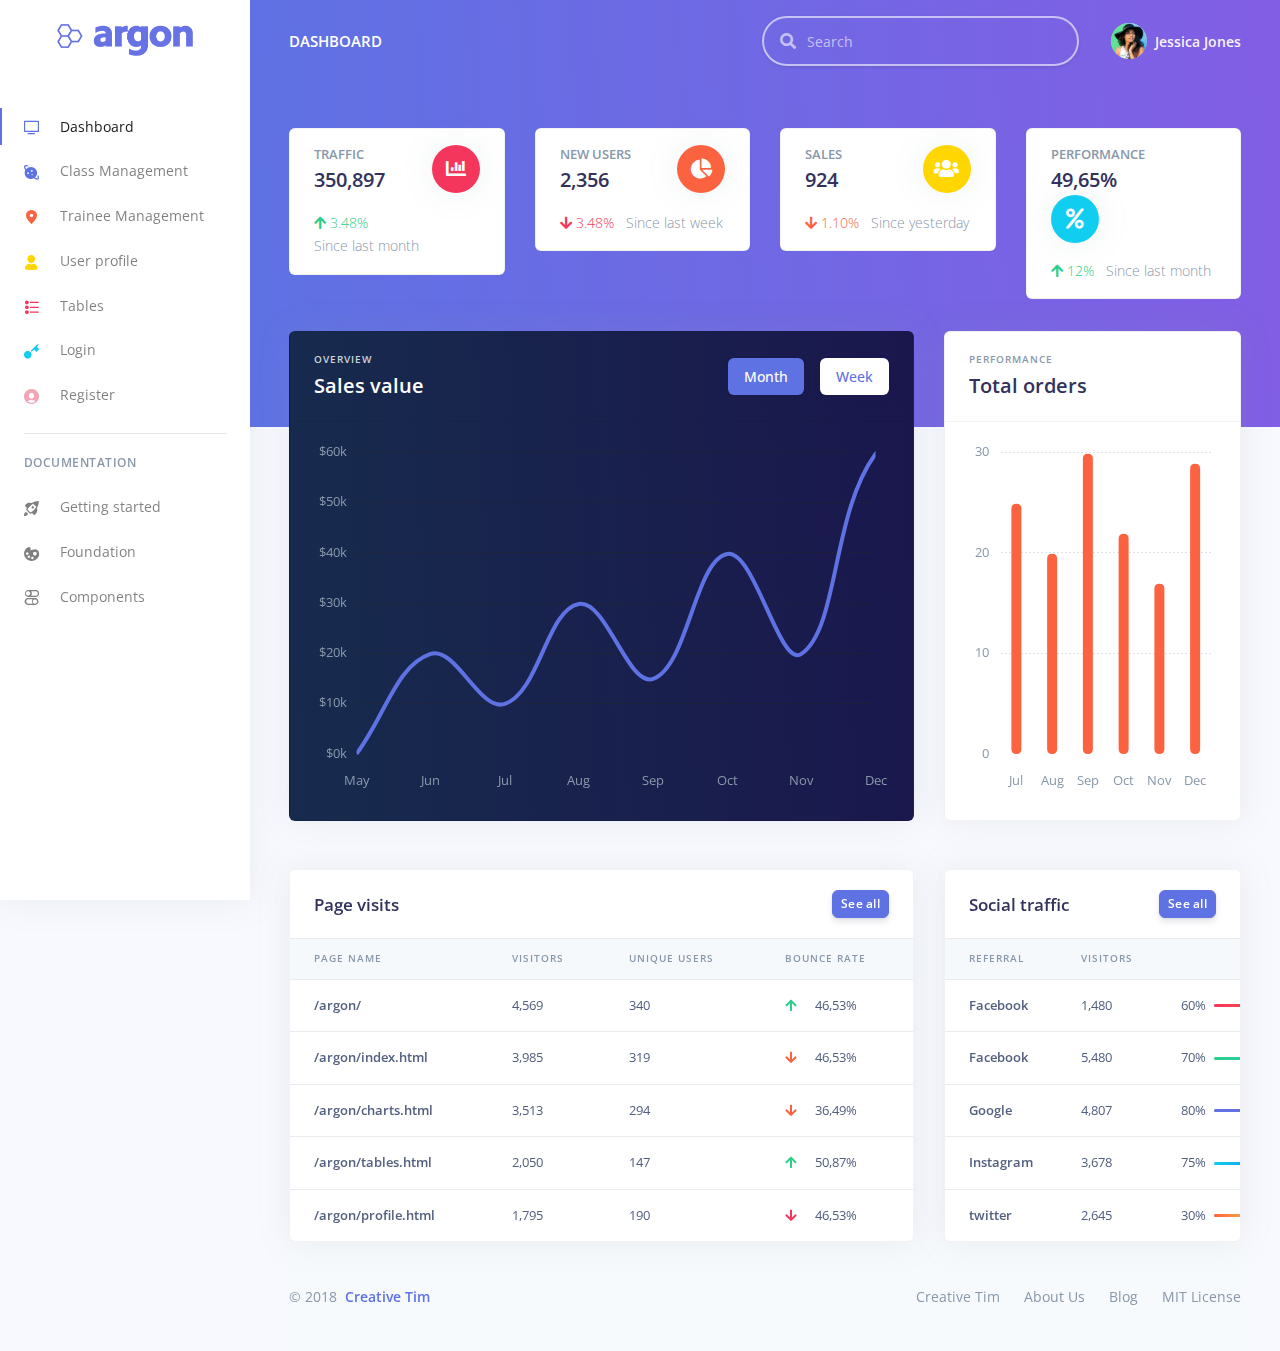
==== commit 0c4097e4: "first commit" ====
--- a/index.html
+++ b/index.html
@@ -37,7 +37,8 @@
   <nav class="navbar navbar-vertical fixed-left navbar-expand-md navbar-light bg-white" id="sidenav-main">
     <div class="container-fluid">
       <!-- Toggler -->
-      <button class="navbar-toggler" type="button" data-toggle="collapse" data-target="#sidenav-collapse-main" aria-controls="sidenav-main" aria-expanded="false" aria-label="Toggle navigation">
+      <button class="navbar-toggler" type="button" data-toggle="collapse" data-target="#sidenav-collapse-main"
+        aria-controls="sidenav-main" aria-expanded="false" aria-label="Toggle navigation">
         <span class="navbar-toggler-icon"></span>
       </button>
       <!-- Brand -->
@@ -47,10 +48,12 @@
       <!-- User -->
       <ul class="nav align-items-center d-md-none">
         <li class="nav-item dropdown">
-          <a class="nav-link nav-link-icon" href="#" role="button" data-toggle="dropdown" aria-haspopup="true" aria-expanded="false">
+          <a class="nav-link nav-link-icon" href="#" role="button" data-toggle="dropdown" aria-haspopup="true"
+            aria-expanded="false">
             <i class="ni ni-bell-55"></i>
           </a>
-          <div class="dropdown-menu dropdown-menu-arrow dropdown-menu-right" aria-labelledby="navbar-default_dropdown_1">
+          <div class="dropdown-menu dropdown-menu-arrow dropdown-menu-right"
+            aria-labelledby="navbar-default_dropdown_1">
             <a class="dropdown-item" href="#">Action</a>
             <a class="dropdown-item" href="#">Another action</a>
             <div class="dropdown-divider"></div>
@@ -105,7 +108,8 @@
               </a>
             </div>
             <div class="col-6 collapse-close">
-              <button type="button" class="navbar-toggler" data-toggle="collapse" data-target="#sidenav-collapse-main" aria-controls="sidenav-main" aria-expanded="false" aria-label="Toggle sidenav">
+              <button type="button" class="navbar-toggler" data-toggle="collapse" data-target="#sidenav-collapse-main"
+                aria-controls="sidenav-main" aria-expanded="false" aria-label="Toggle sidenav">
                 <span></span>
                 <span></span>
               </button>
@@ -115,7 +119,8 @@
         <!-- Form -->
         <form class="mt-4 mb-3 d-md-none">
           <div class="input-group input-group-rounded input-group-merge">
-            <input type="search" class="form-control form-control-rounded form-control-prepended" placeholder="Search" aria-label="Search">
+            <input type="search" class="form-control form-control-rounded form-control-prepended" placeholder="Search"
+              aria-label="Search">
             <div class="input-group-prepend">
               <div class="input-group-text">
                 <span class="fa fa-search"></span>
@@ -132,12 +137,12 @@
           </li>
           <li class="nav-item">
             <a class="nav-link " href="./examples/icons.html">
-              <i class="ni ni-planet text-blue"></i> Icons
+              <i class="ni ni-planet text-blue"></i> Class Management
             </a>
           </li>
           <li class="nav-item">
             <a class="nav-link " href="./examples/maps.html">
-              <i class="ni ni-pin-3 text-orange"></i> Maps
+              <i class="ni ni-pin-3 text-orange"></i> Trainee Management
             </a>
           </li>
           <li class="nav-item">
@@ -168,7 +173,8 @@
         <!-- Navigation -->
         <ul class="navbar-nav mb-md-3">
           <li class="nav-item">
-            <a class="nav-link" href="https://demos.creative-tim.com/argon-dashboard/docs/getting-started/overview.html">
+            <a class="nav-link"
+              href="https://demos.creative-tim.com/argon-dashboard/docs/getting-started/overview.html">
               <i class="ni ni-spaceship"></i> Getting started
             </a>
           </li>
@@ -206,7 +212,8 @@
         <!-- User -->
         <ul class="navbar-nav align-items-center d-none d-md-flex">
           <li class="nav-item dropdown">
-            <a class="nav-link pr-0" href="#" role="button" data-toggle="dropdown" aria-haspopup="true" aria-expanded="false">
+            <a class="nav-link pr-0" href="#" role="button" data-toggle="dropdown" aria-haspopup="true"
+              aria-expanded="false">
               <div class="media align-items-center">
                 <span class="avatar avatar-sm rounded-circle">
                   <img alt="Image placeholder" src="./assets/img/theme/team-4-800x800.jpg">
@@ -353,13 +360,17 @@
                 </div>
                 <div class="col">
                   <ul class="nav nav-pills justify-content-end">
-                    <li class="nav-item mr-2 mr-md-0" data-toggle="chart" data-target="#chart-sales" data-update='{"data":{"datasets":[{"data":[0, 20, 10, 30, 15, 40, 20, 60, 60]}]}}' data-prefix="$" data-suffix="k">
+                    <li class="nav-item mr-2 mr-md-0" data-toggle="chart" data-target="#chart-sales"
+                      data-update='{"data":{"datasets":[{"data":[0, 20, 10, 30, 15, 40, 20, 60, 60]}]}}' data-prefix="$"
+                      data-suffix="k">
                       <a href="#" class="nav-link py-2 px-3 active" data-toggle="tab">
                         <span class="d-none d-md-block">Month</span>
                         <span class="d-md-none">M</span>
                       </a>
                     </li>
-                    <li class="nav-item" data-toggle="chart" data-target="#chart-sales" data-update='{"data":{"datasets":[{"data":[0, 20, 5, 25, 10, 30, 15, 40, 40]}]}}' data-prefix="$" data-suffix="k">
+                    <li class="nav-item" data-toggle="chart" data-target="#chart-sales"
+                      data-update='{"data":{"datasets":[{"data":[0, 20, 5, 25, 10, 30, 15, 40, 40]}]}}' data-prefix="$"
+                      data-suffix="k">
                       <a href="#" class="nav-link py-2 px-3" data-toggle="tab">
                         <span class="d-none d-md-block">Week</span>
                         <span class="d-md-none">W</span>
@@ -532,7 +543,8 @@
                         <span class="mr-2">60%</span>
                         <div>
                           <div class="progress">
-                            <div class="progress-bar bg-gradient-danger" role="progressbar" aria-valuenow="60" aria-valuemin="0" aria-valuemax="100" style="width: 60%;"></div>
+                            <div class="progress-bar bg-gradient-danger" role="progressbar" aria-valuenow="60"
+                              aria-valuemin="0" aria-valuemax="100" style="width: 60%;"></div>
                           </div>
                         </div>
                       </div>
@@ -550,7 +562,8 @@
                         <span class="mr-2">70%</span>
                         <div>
                           <div class="progress">
-                            <div class="progress-bar bg-gradient-success" role="progressbar" aria-valuenow="70" aria-valuemin="0" aria-valuemax="100" style="width: 70%;"></div>
+                            <div class="progress-bar bg-gradient-success" role="progressbar" aria-valuenow="70"
+                              aria-valuemin="0" aria-valuemax="100" style="width: 70%;"></div>
                           </div>
                         </div>
                       </div>
@@ -568,7 +581,8 @@
                         <span class="mr-2">80%</span>
                         <div>
                           <div class="progress">
-                            <div class="progress-bar bg-gradient-primary" role="progressbar" aria-valuenow="80" aria-valuemin="0" aria-valuemax="100" style="width: 80%;"></div>
+                            <div class="progress-bar bg-gradient-primary" role="progressbar" aria-valuenow="80"
+                              aria-valuemin="0" aria-valuemax="100" style="width: 80%;"></div>
                           </div>
                         </div>
                       </div>
@@ -586,7 +600,8 @@
                         <span class="mr-2">75%</span>
                         <div>
                           <div class="progress">
-                            <div class="progress-bar bg-gradient-info" role="progressbar" aria-valuenow="75" aria-valuemin="0" aria-valuemax="100" style="width: 75%;"></div>
+                            <div class="progress-bar bg-gradient-info" role="progressbar" aria-valuenow="75"
+                              aria-valuemin="0" aria-valuemax="100" style="width: 75%;"></div>
                           </div>
                         </div>
                       </div>
@@ -604,7 +619,8 @@
                         <span class="mr-2">30%</span>
                         <div>
                           <div class="progress">
-                            <div class="progress-bar bg-gradient-warning" role="progressbar" aria-valuenow="30" aria-valuemin="0" aria-valuemax="100" style="width: 30%;"></div>
+                            <div class="progress-bar bg-gradient-warning" role="progressbar" aria-valuenow="30"
+                              aria-valuemin="0" aria-valuemax="100" style="width: 30%;"></div>
                           </div>
                         </div>
                       </div>
@@ -621,7 +637,8 @@
         <div class="row align-items-center justify-content-xl-between">
           <div class="col-xl-6">
             <div class="copyright text-center text-xl-left text-muted">
-              &copy; 2018 <a href="https://www.creative-tim.com" class="font-weight-bold ml-1" target="_blank">Creative Tim</a>
+              &copy; 2018 <a href="https://www.creative-tim.com" class="font-weight-bold ml-1" target="_blank">Creative
+                Tim</a>
             </div>
           </div>
           <div class="col-xl-6">
@@ -636,7 +653,8 @@
                 <a href="http://blog.creative-tim.com" class="nav-link" target="_blank">Blog</a>
               </li>
               <li class="nav-item">
-                <a href="https://github.com/creativetimofficial/argon-dashboard/blob/master/LICENSE.md" class="nav-link" target="_blank">MIT License</a>
+                <a href="https://github.com/creativetimofficial/argon-dashboard/blob/master/LICENSE.md" class="nav-link"
+                  target="_blank">MIT License</a>
               </li>
             </ul>
           </div>
